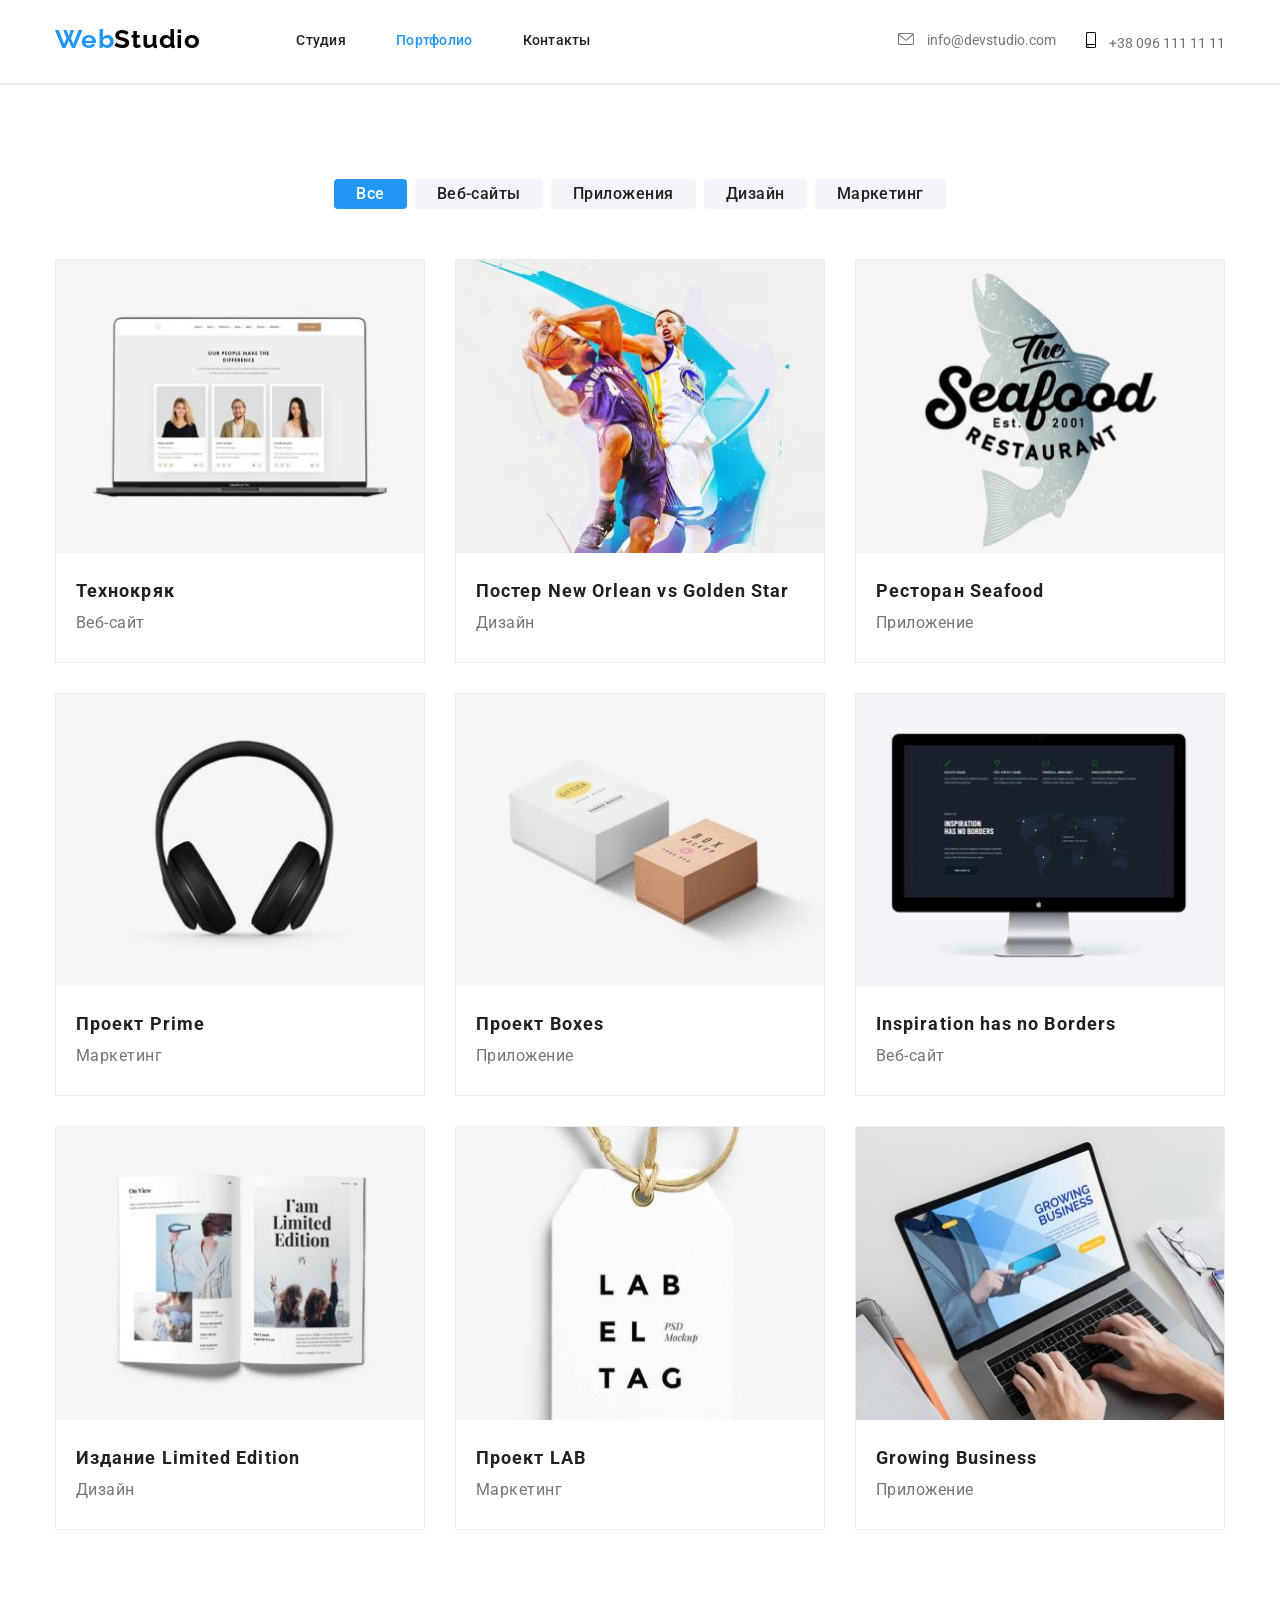
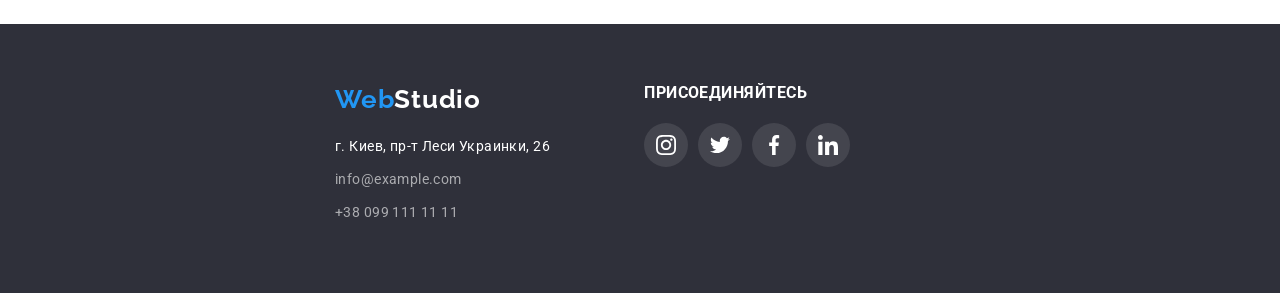
==== portfolio.html @ 905e194d "Add files via upload" ====
<!DOCTYPE html>
<html lang="ru">
  <head>
    <meta charset="UTF-8" />
    <meta http-equiv="X-UA-Compatible" content="IE=edge" />
    <meta name="viewport" content="width=device-width, initial-scale=1.0" />
    <link
      href="https://fonts.googleapis.com/css2?family=Raleway:wght@700&family=Roboto:wght@400;500;700;900&display=swap"
      rel="stylesheet"
    />
    <title>Портфолио</title>
    <link rel="stylesheet" href="./css/modern-normalize.css" />
    <link rel="stylesheet" href="./css/styles.css" />
  </head>
  <body>
    <!-- ------------------ Лого + меню ---------------------------------------- -->

    <header class="header container">
      <a href="#" class="logo">Web<span>Studio</span></a>
      <nav class="nav">
        <ul class="menu">
          <li class="menu-item">
            <a href="./index.html">Студия</a>
          </li>
          <li class="menu-item">
            <a class="current" href="#">Портфолио</a>
          </li>
          <li class="menu-item">
            <a href="#">Контакты</a>
          </li>
        </ul>
      </nav>
      <ul class="contacts">
        <li class="e-mail">
          <a href="#" class="contacts-link">
            <svg class="email-link" height="12" width="16">
              <use href="./img/icons.svg#icon-envelope"></use>
            </svg>
            info@devstudio.com</a
          >
        </li>
        <li class="tel">
          <a href="#" class="contacts-link">
            <svg class="tel-link" height="16" width="10">
              <use href="./img/icons.svg#icon-smartphone"></use>
            </svg>
            +38 096 111 11 11</a
          >
        </li>
      </ul>
    </header>
    <main>
      <div class="line"></div>
      <!-- --------------------------- Фильтр ------------------------- -->
      <section class="sectoin">
        <div class="container">
          <h1 hidden>Our projects</h1>
          <ul class="menu-btn">
            <li class="btn-item">
              <button type="button" class="btn current">Все</button>
            </li>
            <li class="btn-item">
              <button type="button" class="btn">Веб-сайты</button>
            </li>
            <li class="btn-item">
              <button type="button" class="btn">Приложения</button>
            </li>
            <li class="btn-item">
              <button type="button" class="btn">Дизайн</button>
            </li>
            <li class="btn-item">
              <button type="button" class="btn">Маркетинг</button>
            </li>
          </ul>

          <!-- --------------------------------- Проекты --------------------------------- -->
          <ul class="our-project">
            <li class="direction">
              <img src="./img/img.jpg" alt="Технокряк" />
              <div class="direction-name">
                <h2 class="name-block">Технокряк</h2>
                <p>Веб-сайт</p>
              </div>
            </li>
            <li class="direction">
              <img
                src="./img/img-1.jpg"
                width="370"
                height="294"
                alt="Постер New Orlean vs Golden Star"
              />
              <div class="direction-name">
                <h2 class="name-block">Постер New Orlean vs Golden Star</h2>
                <p>Дизайн</p>
              </div>
            </li>
            <li class="direction">
              <img
                src="./img/img-2.jpg"
                width="370"
                height="294"
                alt="Ресторан Seafood"
              />
              <div class="direction-name">
                <h2 class="name-block">Ресторан Seafood</h2>
                <p>Приложение</p>
              </div>
            </li>
            <li class="direction">
              <img
                src="./img/img-3.jpg"
                width="370"
                height="294"
                alt="Проект Prime"
              />
              <div class="direction-name">
                <h2 class="name-block">Проект Prime</h2>
                <p>Маркетинг</p>
              </div>
            </li>
            <li class="direction">
              <img
                src="./img/img-4.jpg"
                width="370"
                height="294"
                alt="Проект Boxes"
              />
              <div class="direction-name">
                <h2 class="name-block">Проект Boxes</h2>
                <p>Приложение</p>
              </div>
            </li>
            <li class="direction">
              <img
                src="./img/img-5.jpg"
                width="370"
                height="294"
                alt="Inspiration has no Borders"
              />
              <div class="direction-name">
                <h2 class="name-block">Inspiration has no Borders</h2>
                <p>Веб-сайт</p>
              </div>
            </li>
            <li class="direction">
              <img
                src="./img/img-6.jpg"
                width="370"
                height="294"
                alt="Издание Limited Edition"
              />
              <div class="direction-name">
                <h2 class="name-block">Издание Limited Edition</h2>
                <p>Дизайн</p>
              </div>
            </li>
            <li class="direction">
              <img
                src="./img/img-7.jpg"
                width="370"
                height="294"
                alt="Проект LAB"
              />
              <div class="direction-name">
                <h2 class="name-block">Проект LAB</h2>
                <p>Маркетинг</p>
              </div>
            </li>
            <li class="direction">
              <img
                src="./img/img-8.jpg"
                width="370"
                height="294"
                alt="Growing Business"
              />
              <div class="direction-name">
                <h2 class="name-block">Growing Business</h2>
                <p>Приложение</p>
              </div>
            </li>
          </ul>
        </div>
      </section>
    </main>
    <!-- -------------------------------------- нижнее меню ----------------------------- -->
    <footer class="footer section">
      <div class="container footer-contacts-social">
        <div class="footer-block">
          <a href="#" class="logo bottom-logo"
            >Web<span class="logo-footer">Studio</span></a
          >
          <address class="our-contacts">
            <ul class="our-contacts-block">
              <li>
                <a href="#" class="address">г. Киев, пр-т Леси Украинки, 26</a>
              </li>
              <li>
                <a href="#" class="e-mail">info@example.com</a>
              </li>
              <li>
                <a href="#" class="tel">+38 099 111 11 11</a>
              </li>
            </ul>
          </address>
        </div>
        <div class="footer-social">
          <h3 class="footer-text">Присоединяйтесь</h3>
          <ul class="footer-sosial-general">
            <li class="footer-sosial-icons">
              <a href="" class="footer-soslial-link">
                <svg class="footer-social-link-icon">
                  <use href="./img/icons.svg#icon-instagram"></use>
                </svg>
              </a>
            </li>
            <li class="footer-sosial-icons">
              <a href="" class="footer-soslial-link">
                <svg class="footer-social-link-icon">
                  <use href="./img/icons.svg#icon-twitter"></use>
                </svg>
              </a>
            </li>
            <li class="footer-sosial-icons">
              <a href="" class="footer-soslial-link">
                <svg class="footer-social-link-icon">
                  <use href="./img/icons.svg#icon-facebook"></use>
                </svg>
              </a>
            </li>
            <li class="footer-sosial-icons">
              <a href="" class="footer-soslial-link">
                <svg class="footer-social-link-icon">
                  <use href="./img/icons.svg#icon-linkedin"></use>
                </svg>
              </a>
            </li>
          </ul>
        </div>
      </div>
    </footer>
  </body>
</html>
---- css/styles.css ----
:root {
    --primary-text-color: #212121;
    --title-text-color: #ffff;
    --accent-text-color: #2196f3;
    --header-text-color: #757575;
    --logo-text-color: black;
    --contact-text-color: rgba(255, 255, 255, 0.6);
    --backgriund-color: #f5f4fa;
    --border-button-color: rgba(0, 0, 0, 0.15);
    --backgriund-color-footer: #2f303a;
    --color-direction-border: #eeeeee;
    --color-line: #ececec;
    --color-icon: #afb1b8;
    --color-social-icon: #afb1b8;
    --color-backgriund-link: rgba(255, 255, 255, 0.1);
}
*,
*::before,
*::after {
    box-sizing: border-box;
}

* {
    margin: 0;
    padding: 0;
}

body {
    font-family: "Roboto", sans-serif;
    font-size: 14px;
}

h1,
h2 {
    color: var(--primary-text-color);
}

h1 {
    color: var(--primary-text-color);
}

h2 {
    font-family: Roboto;
    font-style: normal;
    font-weight: 900;
    line-height: 1.14;
    letter-spacing: 0.03em;
}

ul {
    list-style: none;
}

.header {
    color: var(--primary-text-color);
    display: flex;
    width: 1200px;
}

p {
    color: var(--header-text-color);
}
.container {
    width: 1200px;
    padding: 0 15px;
    margin: 0 auto;
}

.section {
    padding-bottom: 94px;
    padding-top: 94px;
}

/*                    Лого + меню                  */

.header {
    color: var(--primary-text-color);
    display: flex;
    justify-content: space-between;
}

.logo {
    font-family: "Raleway", sans-serif;
    font-weight: 700;
    color: var(--accent-text-color);
    text-decoration: none;
    font-style: normal;
    font-size: 26px;
    letter-spacing: 0.03em;
    font-style: normal;
    padding-top: 24px;
    padding-bottom: 25px;
    line-height: 1.2;
    margin-right: 93px;
}

span {
    color: var(--logo-text-color);
}

.nav {
    cursor: pointer;
    display: inline-block;
    margin-right: 305px;
}

.menu {
    display: flex;
}

.menu-item {
    margin-right: 50px;
}

.menu-item:last-child {
    margin-right: 0;
}

.menu li {
    padding-top: 32px;
    margin-right: 50px;
}

.menu a {
    color: var(--primary-text-color);
    font-weight: 500;
    text-align: right;
    height: 16px;
    text-decoration: none;
    font-style: normal;
    font-size: 14px;
    line-height: 1.14;
    letter-spacing: 0.02em;
}

.menu a:hover,
.menu a:active,
.menu a:focus {
    color: var(--accent-text-color);
}

.contacts {
    display: flex;
    text-align: center;
}

.contacts li {
    display: inline-block;
    padding-top: 32px;
    padding-bottom: 32px;
}

.tel-link {
    color: var(--primary-text-color);
}

.contacts li:not(:last-child) {
    margin-right: 30px;
}

.contacts a {
    text-decoration: none;
    color: var(--header-text-color);
    padding-bottom: 32px;
    padding-top: 32px;
}

.contacts a:hover,
.contacts a:active,
.contacts a:focus {
    color: var(--accent-text-color);
}

.contacts a:hover .email-link,
.contacts a:active .email-link,
.contacts a:focus .email-link {
    fill: var(--accent-text-color);
}

.contacts a:hover .tel-link,
.contacts a:active .tel-link,
.contacts a:focus .tel-link {
    fill: var(--accent-text-color);
}

.menu-item .current {
    color: var(--accent-text-color);
}

.email-link {
    fill: var(--header-text-color);
    margin-right: 10px;
}

.tel-link {
    color: var(--header-text-color);
    margin-right: 10px;
}

.line {
    width: auto;
    border: 1px solid var(--color-line);
}

/*                     filter                 */

.container {
    cursor: pointer;
}

.menu-btn {
    display: flex;
    margin-bottom: 50px;
    justify-content: center;
}

.menu-btn .btn-item:not(:last-child) {
    margin-right: 8px;
}

.btn {
    background: var(--backgriund-color);
    color: var(--primary-text-color);
    letter-spacing: 0.03em;
    font-weight: 500;
    padding: 6px 22px;
    border-radius: 4px;
    text-align: center;
    border: 0;
    font-size: 16px;
    line-height: 1.14;
}

.btn:active,
.btn:hover,
.btn:focus {
    color: var(--title-text-color);
    background: var(--accent-text-color);
    box-shadow: 0px 3px 1px rgba(0, 0, 0, 0.1), 0px 1px 2px rgba(0, 0, 0, 0.08), 0px 2px 2px rgba(0, 0, 0, 0.12);
    border-radius: 4px;
}

.menu-btn .btn.current {
    color: var(--title-text-color);
    background: var(--accent-text-color);
}
.sectoin {
    padding-top: 94px;
    padding-bottom: 94px;
}

/*                      Эффективные решения           */

.hero {
    width: 1600px;
    background: linear-gradient(rgba(53, 54, 64, 0.4), rgba(53, 54, 64, 0.4)), url(../img/general.jpg) no-repeat center;
    background-size: cover;
    top: 80px;
    padding-bottom: 200px;
    padding-top: 200px;
    margin: 0 auto;
    text-align: center;
}

.business {
    width: 696px;
    font-weight: 900;
    letter-spacing: 0.06em;
    text-align: center;
    text-transform: uppercase;
    line-height: 1.36;
    font-size: 44px;
    color: var(--title-text-color);
    text-align: center;
    margin: 0 auto;
}

/*                             О нас                       */

.about-block {
    width: 270px;
    margin-right: 30px;
    text-align: left;
}

.about-block:last-child {
    margin-right: 0;
}

.about-block h2 {
    text-transform: uppercase;
    font-weight: 700;
    line-height: 1.14;
    letter-spacing: 0.03em;
    font-size: 14px;
    margin-bottom: 10px;
}
.about-icon {
    width: 270px;
    height: 120px;
    background-color: var(--backgriund-color);
    margin-bottom: 30px;
    padding: 25px 100px;
}

.about-icon-link {
    position: absolute;
}

.btn-business {
    font-family: Roboto, sans-serif;
    background-color: var(--accent-text-color);
    text-align: center;
    padding: 10px 32px;
    left: 700px;
    letter-spacing: 0.06em;
    font-weight: 900;
    font-size: 16px;
    line-height: 1.88;
    color: var(--title-text-color);
    border-radius: 4px;
    box-shadow: 0px 4px 4px var(--border-button-color);
    border: none;
    cursor: pointer;
    margin-top: 30px;
}

.text {
    line-height: 1.7;
    letter-spacing: 0.03em;
    font-weight: 400;
    font-size: 14px;
}

.about {
    display: flex;
}

/*                    Чем мы занимаемся                 */

.prew {
    padding-top: 0;
}

.title-we-do {
    font-style: normal;
    font-weight: 700;
    font-size: 36px;
    line-height: 1.17;
    text-align: center;
    letter-spacing: 0.03em;
    text-transform: none;
    margin-bottom: 50px;
}

.we-do {
    display: flex;
}

.we-do-prew {
    margin-right: 30px;
    max-width: 100%;
    display: block;
}

.we-do-prew:last-child {
    margin-right: 0;
}

/*                       Команда              */

.team {
    background: var(--backgriund-color);
}

.text {
    font-style: normal;
    text-align-last: left;
}

/* ----------------------------------project--------------------------------------- */

.our-project {
    display: flex;
    flex-wrap: wrap;
    margin: -15px;
}

.direction {
    width: calc(100% / 3 - 30px);
    text-align: left;
    border: 1px solid var(--color-direction-border);
    margin: 15px;
}

.direction img {
    display: block;
    max-width: 100%;
    height: auto;
}

.direction-name {
    padding: 24px 20px;
}

.name-block {
    font-size: 18px;
    font-weight: 700;
    letter-spacing: 0.06em;
    font-style: normal;
    color: var(--primary-text-color);
    line-height: 1.5;
}

.direction p {
    color: var(--header-text-color);
    font-size: 16px;
    margin-top: 4px;
    letter-spacing: 0.03em;
    font-weight: 400;
    font-style: normal;
    line-height: 1.88;
}

.direction:hover {
    box-shadow: 0px 1px 1px rgba(0, 0, 0, 0.12), 0px 4px 4px rgba(0, 0, 0, 0.06), 1px 4px 6px rgba(0, 0, 0, 0.16);
}
/* --------------------------Команда ----------------------- */

.team {
    background-color: var(--backgriund-color);
}

.our-team {
    font-style: normal;
    font-weight: 700;
    font-size: 36px;
    line-height: 1.17;
    text-align: center;
    letter-spacing: 0.03em;
}

.team-block {
    display: flex;
    margin-top: 50px;
}

.employees img {
    margin-bottom: 30px;
    display: block;
    max-width: 100%;
    height: auto;
}
.employees {
    text-align: center;
    box-shadow: 0px 1px 3px rgba(0, 0, 0, 0.12), 0px 1px 1px rgba(0, 0, 0, 0.14), 0px 2px 1px rgba(0, 0, 0, 0.2);
    border-radius: 0px 0px 4px 4px;
    background-color: var(--title-text-color);
    max-width: 100%;
    margin-right: 30px;
    padding-bottom: 30px;
}

.employees:last-child {
    margin-right: 0;
}

.employees-name {
    font-weight: 500;
    font-size: 16px;
    line-height: 1.19;
    letter-spacing: 0.03em;
    margin-bottom: 10px;
}

.employees p {
    padding-top: 10px;
    font-weight: 400;
    font-size: 16px;
    line-height: 1.19;
    letter-spacing: 0.03em;
    margin-bottom: 16px;
}

.soсial-general {
    display: flex;
    margin-left: 32px;
}

.soсial-icons {
    width: 44px;
    height: 44px;
    border-radius: 50%;
    margin-right: 10px;
    fill: var(--color-social-icon);
}

.soсial-icons:last-child {
    margin-right: 0;
}

.soсial-link-icon {
    width: 20px;
    height: 20px;
    margin: auto;
    background-repeat: no-repeat;
    fill: var(--color-social-icon);
    transform: translateY(50%);
    display: inline-block;
}

.soсial-icons:hover,
.soсial-icons:focus {
    background-color: var(--accent-text-color);
}

.soсial-icons:hover .soсial-link-icon,
.soсial-icons:focus .soсial-link-icon {
    fill: var(--title-text-color);
}

/*                постоянные клиенты              */

.customer {
    margin: 0 auto;
    text-transform: uppercase;
    font-weight: 700;
    font-size: 36px;
    line-height: 1.67;
    text-align: center;
    letter-spacing: 0.03em;
}

.customer-list {
    display: flex;
    text-align: center;
    margin-right: -30px;
    margin-top: 50px;
}

.customer-icons {
    padding: 16px 32px;
    border: 1px solid var(--border-button-color);
    box-sizing: border-box;
    border-radius: 4px;
    margin-right: 30px;
}

.customer-icons:last-child {
    margin-right: 0;
}
.customer-link {
    width: 106px;
    height: 60px;
    text-align: center;
    fill: var(--color-social-icon);
}

.customer-icons:hover,
.customer-icons:active,
.customer-icons:focus {
    border: 1px solid var(--accent-text-color);
}

.customer-icons:hover .customer-link,
.customer-icons:active .customer-link,
.customer-icons:focus .customer-link {
    fill: var(--accent-text-color);
}

/* ----------------------------------------footer--------------------------------- */

.footer {
    background: var(--backgriund-color-footer);
    text-align-last: left;
    padding-top: 60px;
    padding-bottom: 60px;
}

.footer-contacts-social {
    display: flex;
    text-align: center;
    box-sizing: border-box;
    width: 50%;
    flex-wrap: nowrap;
    white-space: nowrap;
}

.bottom-logo {
    padding: 0;
}

.our-contacts {
    font-style: normal;
    margin-top: 20px;
    font-weight: 400;
    font-size: 14px;
    line-height: 1.7;
    letter-spacing: 0.03em;
}

.address {
    color: var(--title-text-color);
    text-decoration: none;
}

.logo-footer {
    color: var(--title-text-color);
    text-decoration: none;
}

.our-contacts-block li {
    margin-bottom: 9px;
}

.our-contacts-block li {
    margin-bottom: 9px;
}

.e-mail,
.tel {
    color: var(--contact-text-color);
    text-decoration: none;
}

.our-contacts-block a:active,
.our-contacts-block a:hover,
.our-contacts-block a:focus {
    color: var(--accent-text-color);
}

.footer-social {
    text-align: right;
}

.footer-social-link {
    width: 20px;
    height: 20px;
    fill: var(--title-text-color);
    text-align: center;
}

.footer-text {
    letter-spacing: 0.03em;
    text-transform: uppercase;
    font-weight: 700;
    font-style: 14px;
    margin-bottom: 20px;
    color: var(--title-text-color);
}

.footer-sosial-general {
    display: flex;
}

.footer-sosial-icons {
    width: 44px;
    height: 44px;
    margin-right: 10px;
    border-radius: 50%;
    background-color: var(--color-backgriund-link);
    fill: var(--backgriund-color-footer);
}

.footer-soslial-link {
    display: inline-block;
    padding: 12px;
}

.footer-social-link-icon {
    width: 20px;
    height: 20px;
    margin: auto;
    background-repeat: no-repeat;
    fill: var(--title-text-color);
}

.footer-sosial-icons:last-child {
    margin-right: 10px;
}

.footer-block {
    margin-right: 70px;
}

.footer-sosial-icons:focus,
.footer-sosial-icons:active,
.footer-sosial-icons:hover {
    background-color: var(--accent-text-color);
}
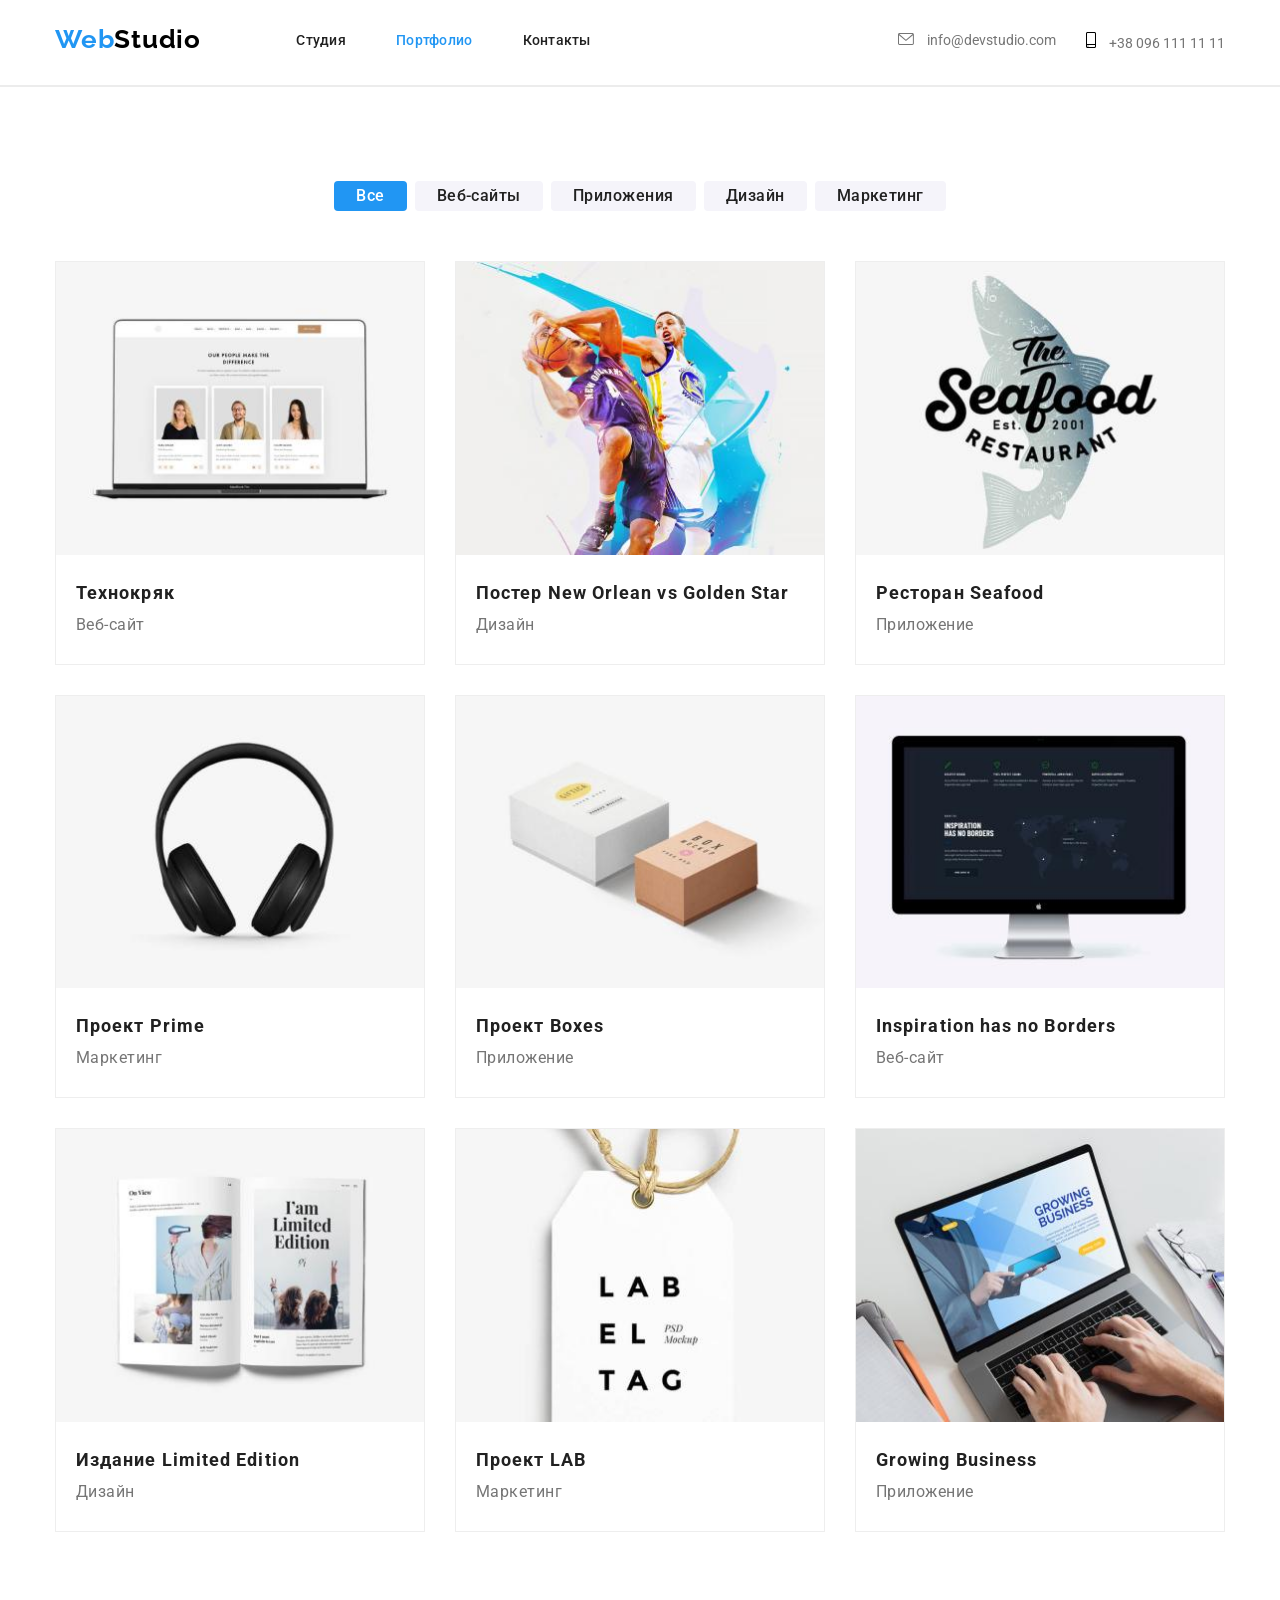
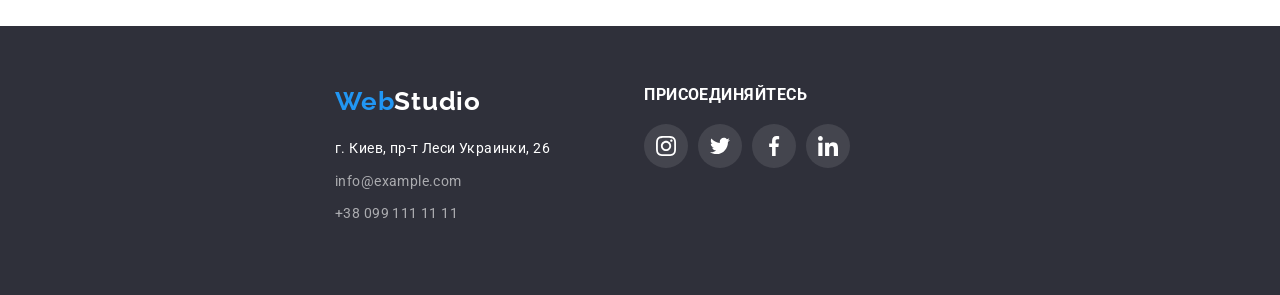
==== commit 01e5b946: "09112021 1939" ====
--- a/portfolio.html
+++ b/portfolio.html
@@ -238,5 +238,6 @@
         </div>
       </div>
     </footer>
+    <script src="./js/modal.js"></script>
   </body>
 </html>
--- a/css/styles.css
+++ b/css/styles.css
@@ -197,6 +197,22 @@
     margin-right: 10px;
 }
 
+.menu a::after {
+    content: "";
+    height: 3px;
+    background-color: var(--accent-text-color);
+    display: block;
+    margin-top: 33px;
+    opacity: 0;
+}
+
+.menu a:hover::after,
+.menu a:focus::after {
+    /* position: absolute; */
+    position: relative;
+    opacity: 1;
+}
+
 .line {
     width: auto;
     border: 1px solid var(--color-line);
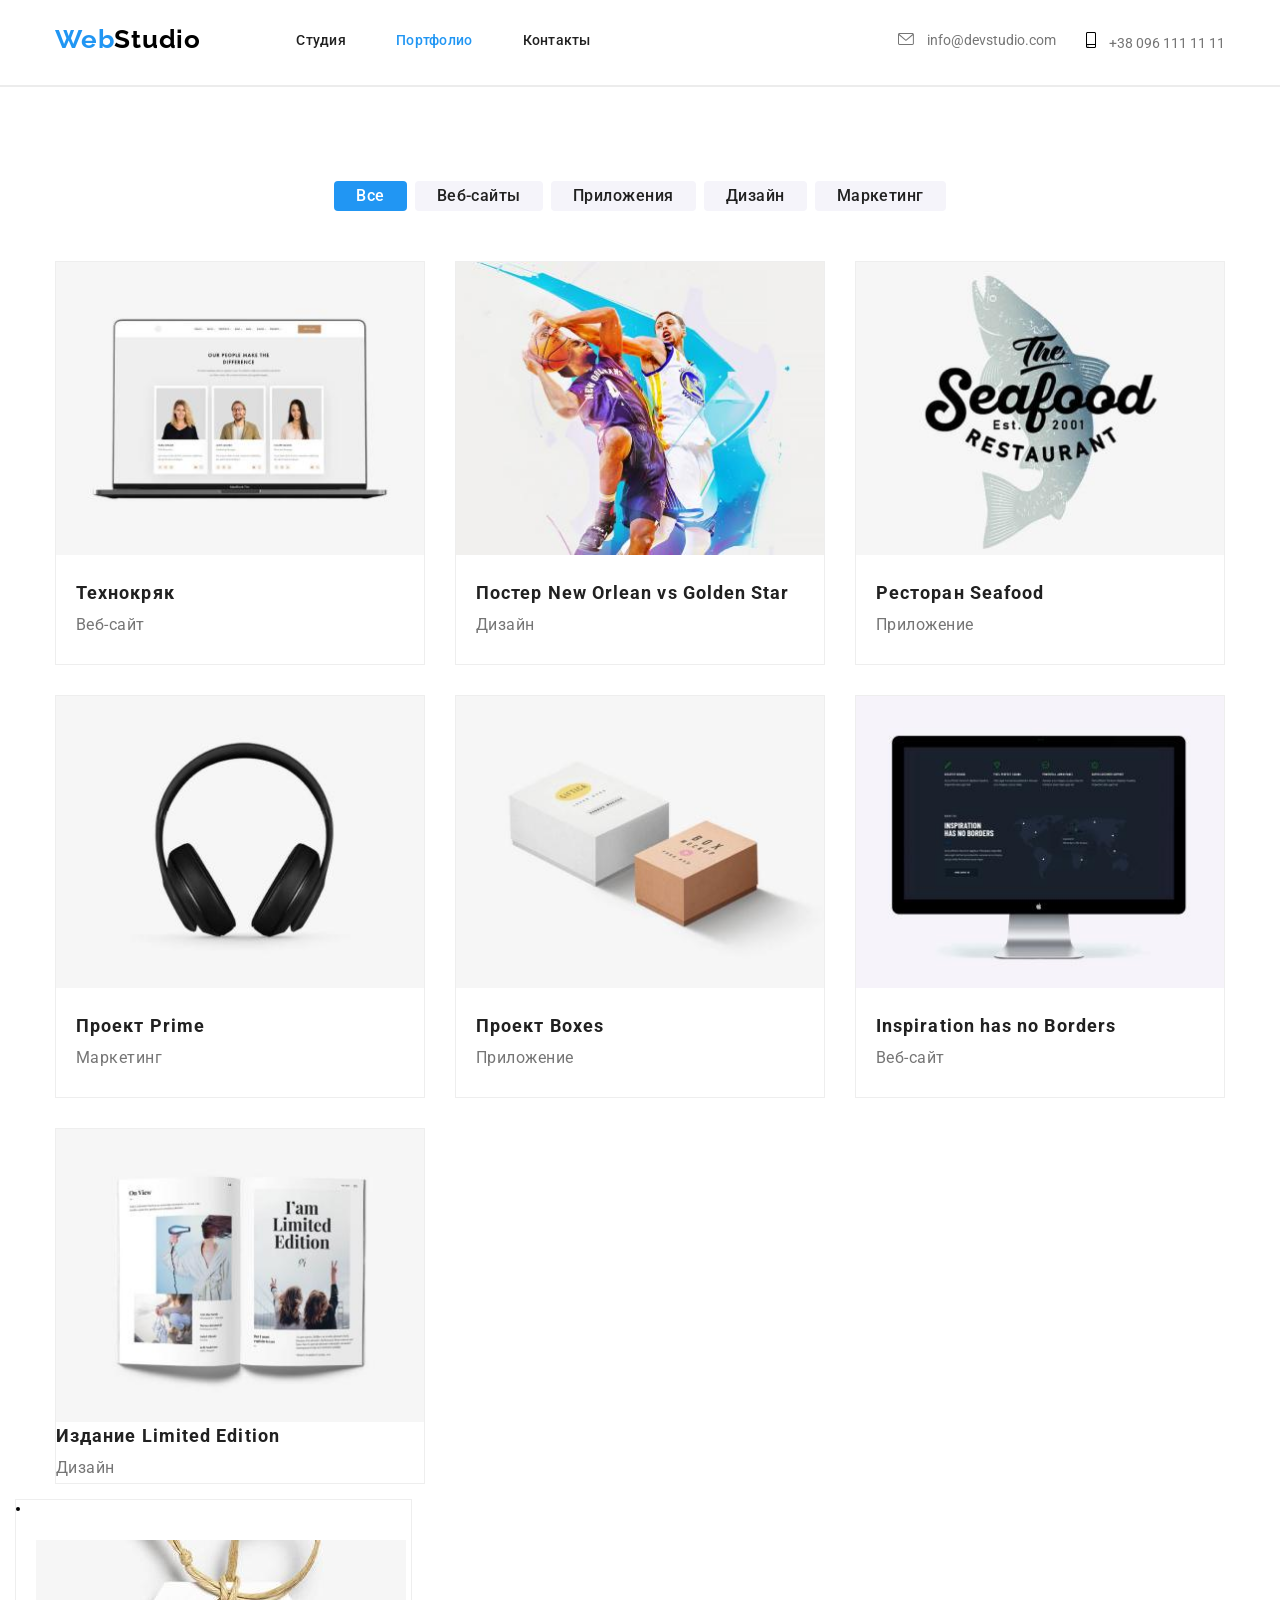
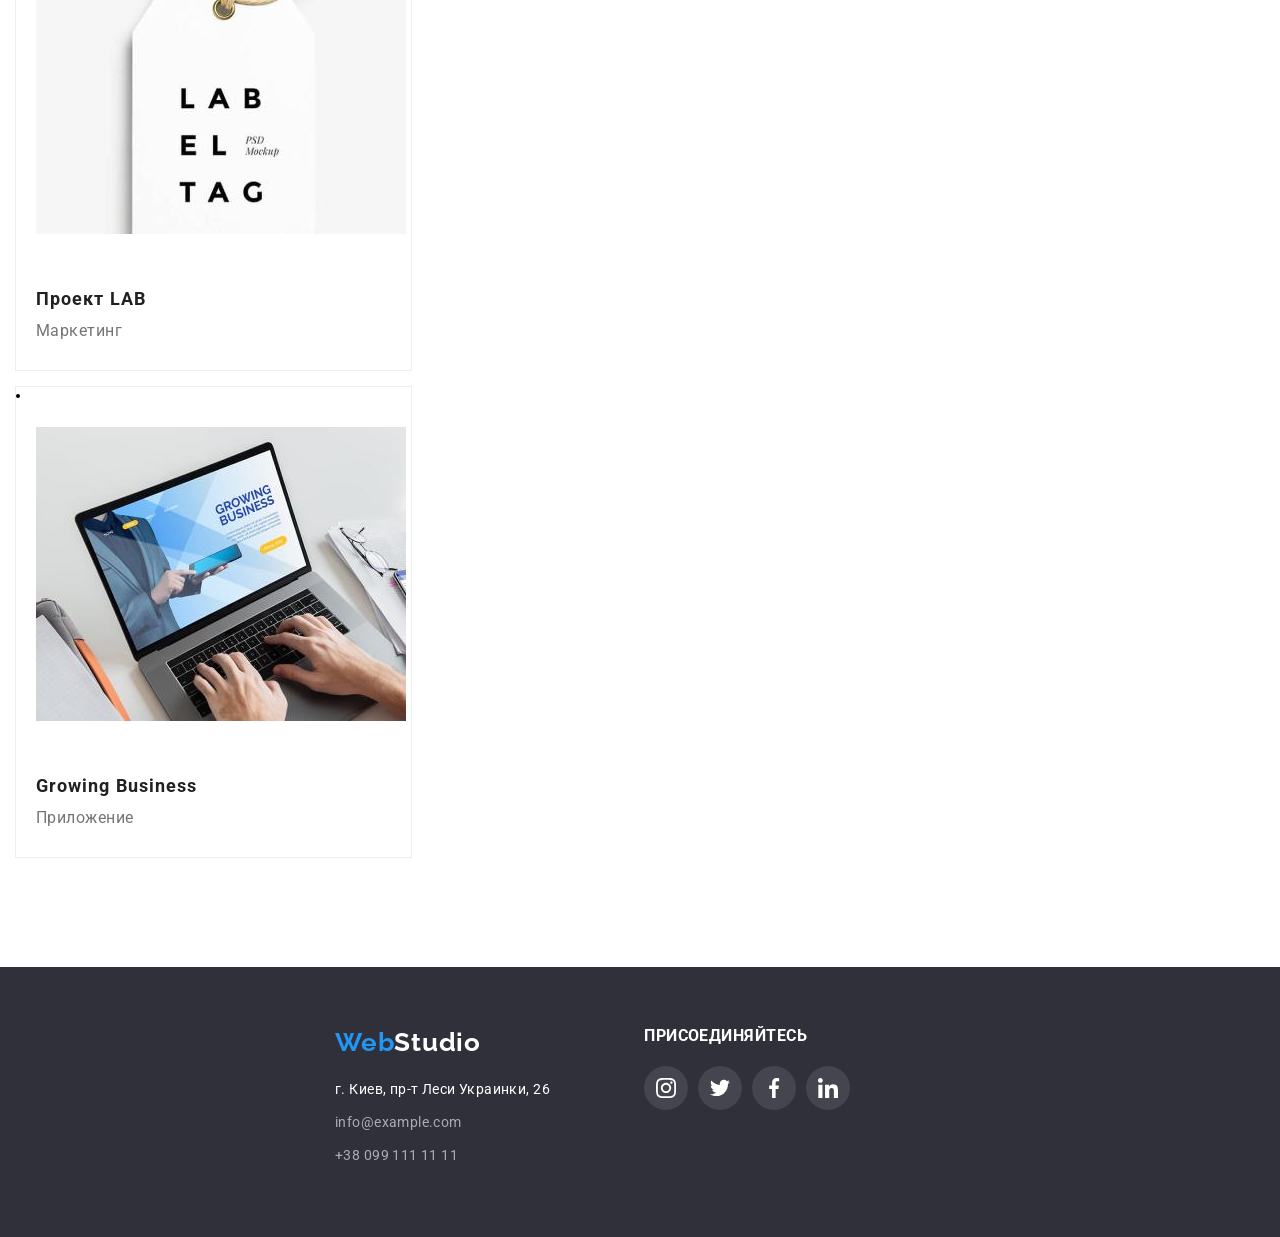
==== commit a3f62391: "2313" ====
--- a/portfolio.html
+++ b/portfolio.html
@@ -76,103 +76,153 @@
           <!-- --------------------------------- Проекты --------------------------------- -->
           <ul class="our-project">
             <li class="direction">
+              <div class="direction-title">
               <img src="./img/img.jpg" alt="Технокряк" />
+              <div class="direction-hover">
+              <p class="hover-text">Технокряк это современная площадка распространения 
+                коронавируса. Компании используют эту платформу для цифрового шпионажа 
+                и атак на защищённые сервера конкурентов.</p>
+                </div>
+              </div>
               <div class="direction-name">
                 <h2 class="name-block">Технокряк</h2>
                 <p>Веб-сайт</p>
               </div>
             </li>
             <li class="direction">
+              <div class="direction-title">
               <img
                 src="./img/img-1.jpg"
                 width="370"
                 height="294"
                 alt="Постер New Orlean vs Golden Star"
               />
+              <div class="direction-hover">
+                <p class="hover-text">Технокряк это современная площадка распространения 
+                коронавируса. Компании используют эту платформу для цифрового шпионажа 
+                и атак на защищённые сервера конкурентов.</p>
+                </div>
+              </div>
               <div class="direction-name">
                 <h2 class="name-block">Постер New Orlean vs Golden Star</h2>
                 <p>Дизайн</p>
               </div>
             </li>
             <li class="direction">
+              <div class="direction-title">
               <img
                 src="./img/img-2.jpg"
                 width="370"
                 height="294"
                 alt="Ресторан Seafood"
               />
+              <div class="direction-hover">              
+                <p class="hover-text">Технокряк это современная площадка распространения 
+                коронавируса. Компании используют эту платформу для цифрового шпионажа 
+                и атак на защищённые сервера конкурентов.</p>
+                </div>              
+              </div>
               <div class="direction-name">
                 <h2 class="name-block">Ресторан Seafood</h2>
                 <p>Приложение</p>
               </div>
             </li>
             <li class="direction">
+              <div class="direction-title">
               <img
                 src="./img/img-3.jpg"
                 width="370"
                 height="294"
                 alt="Проект Prime"
               />
+              <div class="direction-hover">              
+                <p class="hover-text">Технокряк это современная площадка распространения 
+                коронавируса. Компании используют эту платформу для цифрового шпионажа 
+                и атак на защищённые сервера конкурентов.</p>
+                </div>             
+              </div>
               <div class="direction-name">
                 <h2 class="name-block">Проект Prime</h2>
                 <p>Маркетинг</p>
               </div>
             </li>
             <li class="direction">
+              <div class="direction-title">
               <img
                 src="./img/img-4.jpg"
                 width="370"
                 height="294"
                 alt="Проект Boxes"
               />
+                <div class="direction-hover">              
+                <p class="hover-text">Технокряк это современная площадка распространения 
+                коронавируса. Компании используют эту платформу для цифрового шпионажа 
+                и атак на защищённые сервера конкурентов.</p>
+                </div> 
+              </div>
               <div class="direction-name">
                 <h2 class="name-block">Проект Boxes</h2>
                 <p>Приложение</p>
               </div>
             </li>
             <li class="direction">
+              <div class="direction-title">
               <img
                 src="./img/img-5.jpg"
                 width="370"
                 height="294"
                 alt="Inspiration has no Borders"
               />
+              <div class="direction-hover">              
+                <p class="hover-text">Технокряк это современная площадка распространения 
+                коронавируса. Компании используют эту платформу для цифрового шпионажа 
+                и атак на защищённые сервера конкурентов.</p>
+              </div>             
+            </div>
               <div class="direction-name">
                 <h2 class="name-block">Inspiration has no Borders</h2>
                 <p>Веб-сайт</p>
               </div>
             </li>
             <li class="direction">
+              <div class="direction-title">
               <img
                 src="./img/img-6.jpg"
                 width="370"
                 height="294"
                 alt="Издание Limited Edition"
               />
-              <div class="direction-name">
+              <div class="direction-hover">              
+                <p class="hover-text">Технокряк это современная площадка распространения 
+                коронавируса. Компании используют эту платформу для цифрового шпионажа 
+                и атак на защищённые сервера конкурентов.</p>
+              </div>            
+            </div>
                 <h2 class="name-block">Издание Limited Edition</h2>
                 <p>Дизайн</p>
               </div>
             </li>
             <li class="direction">
+              <div class="direction-name">
               <img
                 src="./img/img-7.jpg"
                 width="370"
                 height="294"
                 alt="Проект LAB"
-              />
+              /></div>
               <div class="direction-name">
                 <h2 class="name-block">Проект LAB</h2>
                 <p>Маркетинг</p>
               </div>
             </li>
             <li class="direction">
+              <div class="direction-name">
               <img
                 src="./img/img-8.jpg"
                 width="370"
                 height="294"
                 alt="Growing Business"
-              />
+              /></div>
               <div class="direction-name">
                 <h2 class="name-block">Growing Business</h2>
                 <p>Приложение</p>
--- a/css/styles.css
+++ b/css/styles.css
@@ -13,6 +13,8 @@
     --color-icon: #afb1b8;
     --color-social-icon: #afb1b8;
     --color-backgriund-link: rgba(255, 255, 255, 0.1);
+    --backgriund-color-wedo: rgba(47, 48, 58, 0.8);
+    --backgriund-color-hover: rgba(33, 150, 243, 0.9);
 }
 *,
 *::before,
@@ -375,12 +377,41 @@
 
 .we-do-prew {
     margin-right: 30px;
-    max-width: 100%;
+    /*  max-width: 100%; */
     display: block;
 }
 
+.prew-block {
+    width: 370px;
+    max-height: 100vh;
+}
 .we-do-prew:last-child {
     margin-right: 0;
+}
+
+.we-do-block {
+    display: block;
+    max-width: 100%;
+    height: 70px;
+    background: var(--backgriund-color-wedo);
+    position: relative;
+    bottom: 70px;
+    right: 0;
+    opacity: 0;
+}
+
+.block-text {
+    font-weight: 700;
+    font-size: 14px;
+    letter-spacing: 0.03em;
+    text-transform: uppercase;
+    color: var(--title-text-color);
+    line-height: 1.14;
+    transform: translate(25%, 150%);
+}
+
+.we-do-block:hover {
+    opacity: 2;
 }
 
 /*                       Команда              */
@@ -409,7 +440,7 @@
     margin: 15px;
 }
 
-.direction img {
+.direction-title img {
     display: block;
     max-width: 100%;
     height: auto;
@@ -417,6 +448,31 @@
 
 .direction-name {
     padding: 24px 20px;
+}
+
+.direction-hover {
+    display: inline-block;
+    width: 370px;
+    height: 294px;
+    background-color: var(--backgriund-color-hover);
+    top: 258px;
+    position: absolute;
+    opacity: 0;
+}
+
+.direction-hover:hover,
+.direction-hover:focus,
+.direction-hover:active {
+    opacity: 3;
+}
+
+.direction-hover p {
+    padding: 24px 63px;
+    font-weight: 400;
+    font-size: 18px;
+    line-height: 1.56;
+    letter-spacing: 0.03em;
+    color: var(--title-text-color);
 }
 
 .name-block {
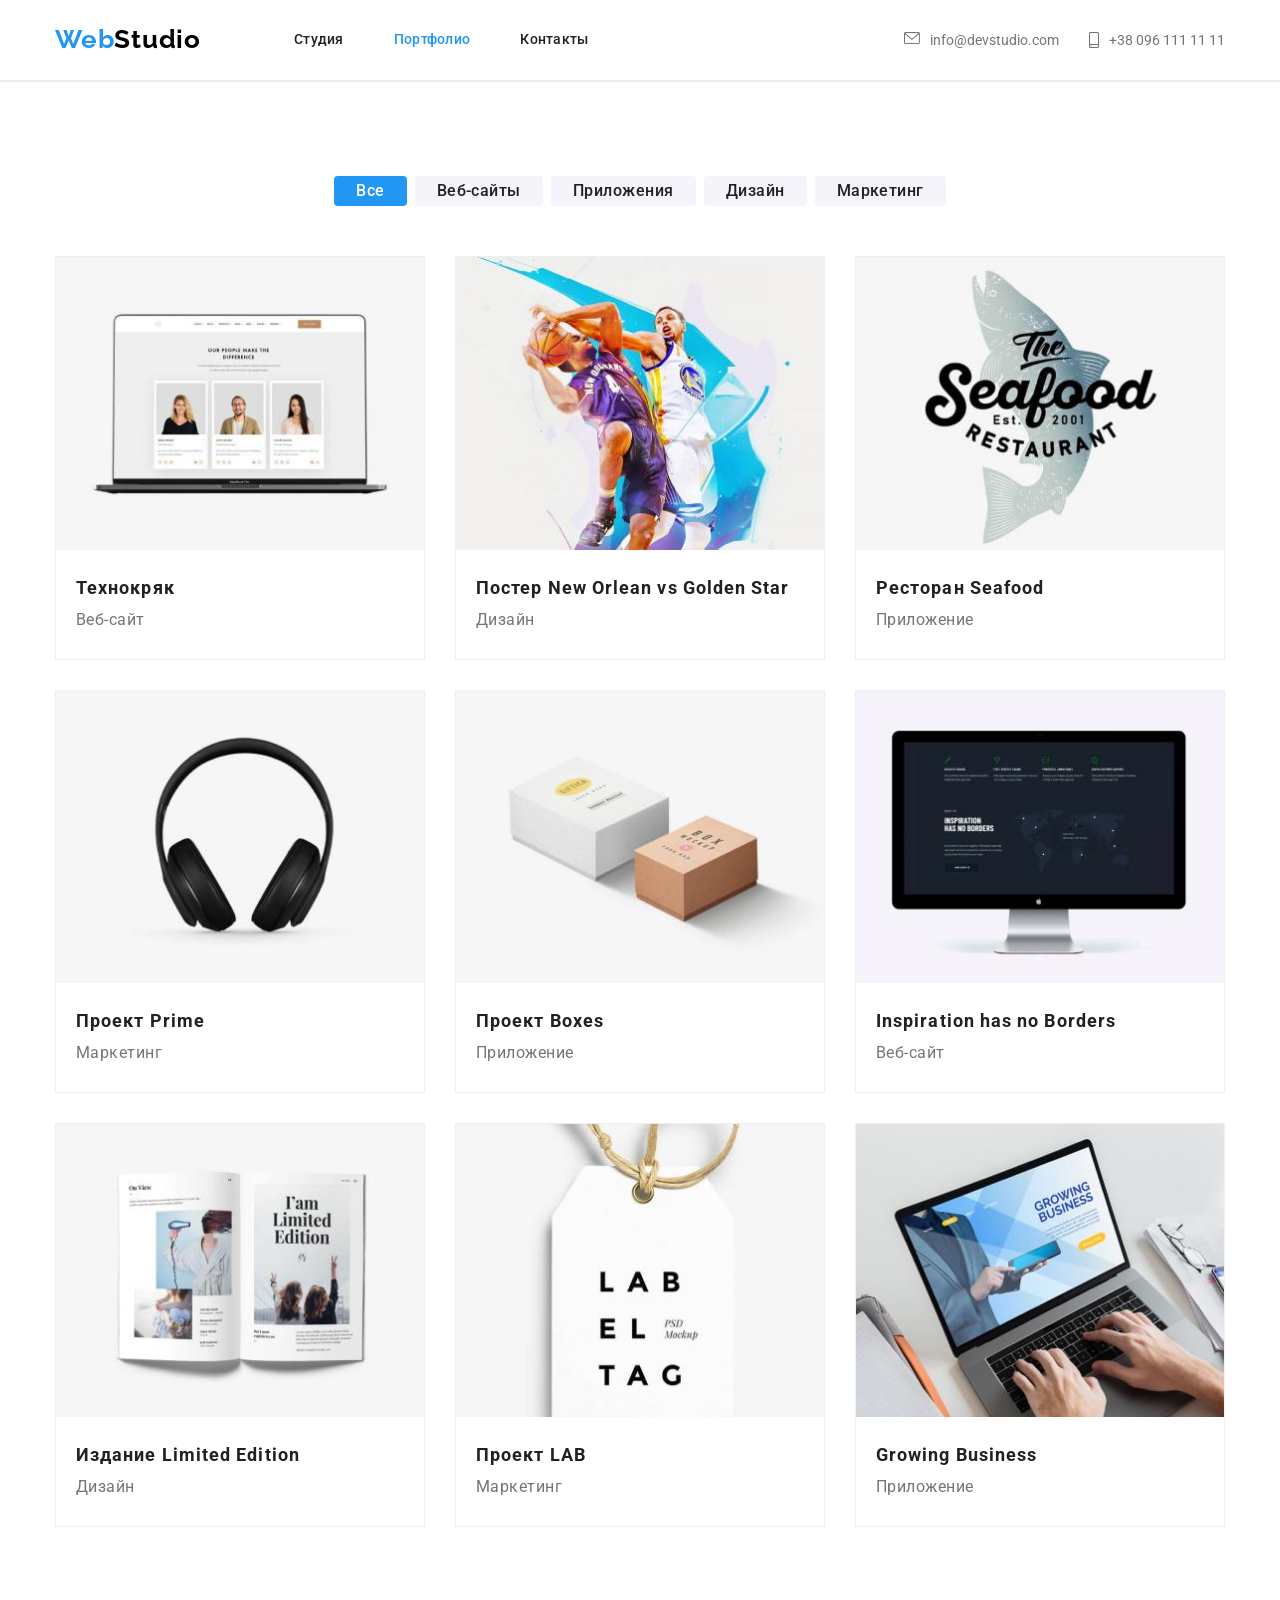
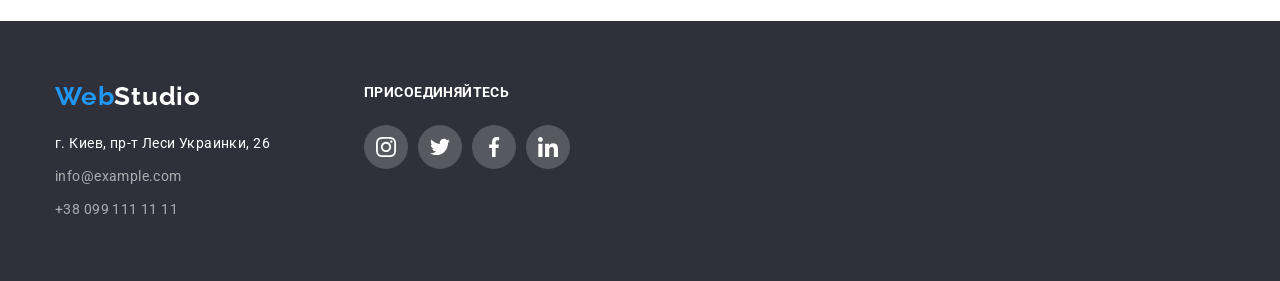
==== commit 831d279b: "2052" ====
--- a/portfolio.html
+++ b/portfolio.html
@@ -13,20 +13,20 @@
     <link rel="stylesheet" href="./css/styles.css" />
   </head>
   <body>
-    <!-- ------------------ Лого + меню ---------------------------------------- -->
+    <!--              Лого + меню                    -->
 
     <header class="header container">
       <a href="#" class="logo">Web<span>Studio</span></a>
       <nav class="nav">
         <ul class="menu">
           <li class="menu-item">
-            <a href="./index.html">Студия</a>
+            <a class="link-menu" href="./index.html">Студия</a>
           </li>
           <li class="menu-item">
-            <a class="current" href="#">Портфолио</a>
+            <a class="current link-menu" href="#">Портфолио</a>
           </li>
           <li class="menu-item">
-            <a href="#">Контакты</a>
+            <a class="link-menu" href="#">Контакты</a>
           </li>
         </ul>
       </nav>
@@ -51,7 +51,7 @@
     </header>
     <main>
       <div class="line"></div>
-      <!-- --------------------------- Фильтр ------------------------- -->
+      <!--                   Фильтр                 -->
       <section class="sectoin">
         <div class="container">
           <h1 hidden>Our projects</h1>
@@ -73,166 +73,133 @@
             </li>
           </ul>
 
-          <!-- --------------------------------- Проекты --------------------------------- -->
+          <!--                  Проекты            -->
           <ul class="our-project">
             <li class="direction">
-              <div class="direction-title">
-              <img src="./img/img.jpg" alt="Технокряк" />
-              <div class="direction-hover">
-              <p class="hover-text">Технокряк это современная площадка распространения 
-                коронавируса. Компании используют эту платформу для цифрового шпионажа 
-                и атак на защищённые сервера конкурентов.</p>
-                </div>
-              </div>
-              <div class="direction-name">
-                <h2 class="name-block">Технокряк</h2>
-                <p>Веб-сайт</p>
-              </div>
-            </li>
-            <li class="direction">
-              <div class="direction-title">
-              <img
-                src="./img/img-1.jpg"
-                width="370"
-                height="294"
-                alt="Постер New Orlean vs Golden Star"
-              />
-              <div class="direction-hover">
-                <p class="hover-text">Технокряк это современная площадка распространения 
-                коронавируса. Компании используют эту платформу для цифрового шпионажа 
-                и атак на защищённые сервера конкурентов.</p>
-                </div>
-              </div>
-              <div class="direction-name">
-                <h2 class="name-block">Постер New Orlean vs Golden Star</h2>
-                <p>Дизайн</p>
-              </div>
-            </li>
-            <li class="direction">
-              <div class="direction-title">
-              <img
-                src="./img/img-2.jpg"
-                width="370"
-                height="294"
-                alt="Ресторан Seafood"
-              />
-              <div class="direction-hover">              
-                <p class="hover-text">Технокряк это современная площадка распространения 
-                коронавируса. Компании используют эту платформу для цифрового шпионажа 
-                и атак на защищённые сервера конкурентов.</p>
-                </div>              
-              </div>
-              <div class="direction-name">
-                <h2 class="name-block">Ресторан Seafood</h2>
-                <p>Приложение</p>
-              </div>
-            </li>
-            <li class="direction">
-              <div class="direction-title">
-              <img
-                src="./img/img-3.jpg"
-                width="370"
-                height="294"
-                alt="Проект Prime"
-              />
-              <div class="direction-hover">              
-                <p class="hover-text">Технокряк это современная площадка распространения 
-                коронавируса. Компании используют эту платформу для цифрового шпионажа 
-                и атак на защищённые сервера конкурентов.</p>
-                </div>             
-              </div>
-              <div class="direction-name">
-                <h2 class="name-block">Проект Prime</h2>
-                <p>Маркетинг</p>
-              </div>
-            </li>
-            <li class="direction">
-              <div class="direction-title">
-              <img
-                src="./img/img-4.jpg"
-                width="370"
-                height="294"
-                alt="Проект Boxes"
-              />
-                <div class="direction-hover">              
-                <p class="hover-text">Технокряк это современная площадка распространения 
-                коронавируса. Компании используют эту платформу для цифрового шпионажа 
-                и атак на защищённые сервера конкурентов.</p>
-                </div> 
-              </div>
-              <div class="direction-name">
-                <h2 class="name-block">Проект Boxes</h2>
-                <p>Приложение</p>
-              </div>
-            </li>
-            <li class="direction">
-              <div class="direction-title">
+              <a href="#" class="direction-link">
+                <img src="./img/img.jpg" alt="Технокряк" />
+                <div class="direction-name">
+                  <h2 class="name-block">Технокряк</h2>
+                  <p>Веб-сайт</p>
+                </div></a
+              >
+            </li>
+            <li class="direction">
+              <a href="#" class="direction-link">
+                <img
+                  src="./img/img-1.jpg"
+                  width="370"
+                  height="294"
+                  alt="Постер New Orlean vs Golden Star"
+                />
+                <div class="direction-name">
+                  <h2 class="name-block">Постер New Orlean vs Golden Star</h2>
+                  <p>Дизайн</p>
+                </div>
+              </a>
+            </li>
+            <li class="direction">
+              <a href="#" class="direction-link">
+                <img
+                  src="./img/img-2.jpg"
+                  width="370"
+                  height="294"
+                  alt="Ресторан Seafood"
+                />
+                <div class="direction-name">
+                  <h2 class="name-block">Ресторан Seafood</h2>
+                  <p>Приложение</p>
+                </div>
+              </a>
+            </li>
+            <li class="direction">
+              <a href="#" class="direction-link">
+                <img
+                  src="./img/img-3.jpg"
+                  width="370"
+                  height="294"
+                  alt="Проект Prime"
+                />
+                <div class="direction-name">
+                  <h2 class="name-block">Проект Prime</h2>
+                  <p>Маркетинг</p>
+                </div>
+              </a>
+            </li>
+            <li class="direction">
+              <a href="#" class="direction-link">
+                <img
+                  src="./img/img-4.jpg"
+                  width="370"
+                  height="294"
+                  alt="Проект Boxes"
+                />
+                <div class="direction-name">
+                  <h2 class="name-block">Проект Boxes</h2>
+                  <p>Приложение</p>
+                </div>
+              </a>
+            </li>
+            <li class="direction">
+              <a href="#" class="direction-link">
               <img
                 src="./img/img-5.jpg"
                 width="370"
                 height="294"
                 alt="Inspiration has no Borders"
               />
-              <div class="direction-hover">              
-                <p class="hover-text">Технокряк это современная площадка распространения 
-                коронавируса. Компании используют эту платформу для цифрового шпионажа 
-                и атак на защищённые сервера конкурентов.</p>
-              </div>             
-            </div>
               <div class="direction-name">
                 <h2 class="name-block">Inspiration has no Borders</h2>
                 <p>Веб-сайт</p>
               </div>
             </li>
             <li class="direction">
-              <div class="direction-title">
-              <img
-                src="./img/img-6.jpg"
-                width="370"
-                height="294"
-                alt="Издание Limited Edition"
-              />
-              <div class="direction-hover">              
-                <p class="hover-text">Технокряк это современная площадка распространения 
-                коронавируса. Компании используют эту платформу для цифрового шпионажа 
-                и атак на защищённые сервера конкурентов.</p>
-              </div>            
-            </div>
-                <h2 class="name-block">Издание Limited Edition</h2>
-                <p>Дизайн</p>
-              </div>
-            </li>
-            <li class="direction">
-              <div class="direction-name">
-              <img
-                src="./img/img-7.jpg"
-                width="370"
-                height="294"
-                alt="Проект LAB"
-              /></div>
-              <div class="direction-name">
-                <h2 class="name-block">Проект LAB</h2>
-                <p>Маркетинг</p>
-              </div>
-            </li>
-            <li class="direction">
-              <div class="direction-name">
-              <img
-                src="./img/img-8.jpg"
-                width="370"
-                height="294"
-                alt="Growing Business"
-              /></div>
-              <div class="direction-name">
-                <h2 class="name-block">Growing Business</h2>
-                <p>Приложение</p>
-              </div>
+              <a href="#" class="direction-link">
+                <img
+                  src="./img/img-6.jpg"
+                  width="370"
+                  height="294"
+                  alt="Издание Limited Edition"
+                />
+                <div class="direction-name">
+                  <h2 class="name-block">Издание Limited Edition</h2>
+                  <p>Дизайн</p>
+                </div></a
+              >
+            </li>
+            <li class="direction">
+              <a href="#" class="direction-link">
+                <img
+                  src="./img/img-7.jpg"
+                  width="370"
+                  height="294"
+                  alt="Проект LAB"
+                />
+                <div class="direction-name">
+                  <h2 class="name-block">Проект LAB</h2>
+                  <p>Маркетинг</p>
+                </div></a
+              >
+            </li>
+            <li class="direction">
+              <a href="#" class="direction-link">
+                <img
+                  src="./img/img-8.jpg"
+                  width="370"
+                  height="294"
+                  alt="Growing Business"
+                />
+                <div class="direction-name">
+                  <h2 class="name-block">Growing Business</h2>
+                  <p>Приложение</p>
+                </div></a
+              >
             </li>
           </ul>
         </div>
       </section>
     </main>
-    <!-- -------------------------------------- нижнее меню ----------------------------- -->
+    <!--                  нижнее меню                 -->
     <footer class="footer section">
       <div class="container footer-contacts-social">
         <div class="footer-block">
@@ -288,6 +255,5 @@
         </div>
       </div>
     </footer>
-    <script src="./js/modal.js"></script>
   </body>
 </html>
--- a/css/styles.css
+++ b/css/styles.css
@@ -13,8 +13,6 @@
     --color-icon: #afb1b8;
     --color-social-icon: #afb1b8;
     --color-backgriund-link: rgba(255, 255, 255, 0.1);
-    --backgriund-color-wedo: rgba(47, 48, 58, 0.8);
-    --backgriund-color-hover: rgba(33, 150, 243, 0.9);
 }
 *,
 *::before,
@@ -42,7 +40,7 @@
 }
 
 h2 {
-    font-family: Roboto;
+    font-family: "Roboto", sans-serif;
     font-style: normal;
     font-weight: 900;
     line-height: 1.14;
@@ -89,7 +87,6 @@
     font-style: normal;
     font-size: 26px;
     letter-spacing: 0.03em;
-    font-style: normal;
     padding-top: 24px;
     padding-bottom: 25px;
     line-height: 1.2;
@@ -103,7 +100,7 @@
 .nav {
     cursor: pointer;
     display: inline-block;
-    margin-right: 305px;
+    margin-right: auto;
 }
 
 .menu {
@@ -118,12 +115,7 @@
     margin-right: 0;
 }
 
-.menu li {
-    padding-top: 32px;
-    margin-right: 50px;
-}
-
-.menu a {
+.menu .link-menu {
     color: var(--primary-text-color);
     font-weight: 500;
     text-align: right;
@@ -133,6 +125,8 @@
     font-size: 14px;
     line-height: 1.14;
     letter-spacing: 0.02em;
+    display: flex;
+    padding: 32px 0;
 }
 
 .menu a:hover,
@@ -143,13 +137,7 @@
 
 .contacts {
     display: flex;
-    text-align: center;
-}
-
-.contacts li {
-    display: inline-block;
-    padding-top: 32px;
-    padding-bottom: 32px;
+    align-items: flex-end;
 }
 
 .tel-link {
@@ -160,11 +148,12 @@
     margin-right: 30px;
 }
 
-.contacts a {
+.contacts .contacts-link {
     text-decoration: none;
     color: var(--header-text-color);
-    padding-bottom: 32px;
-    padding-top: 32px;
+    padding: 32px 0;
+    display: flex;
+    text-align: center;
 }
 
 .contacts a:hover,
@@ -192,27 +181,13 @@
 .email-link {
     fill: var(--header-text-color);
     margin-right: 10px;
+    text-align: end;
 }
 
 .tel-link {
     color: var(--header-text-color);
     margin-right: 10px;
-}
-
-.menu a::after {
-    content: "";
-    height: 3px;
-    background-color: var(--accent-text-color);
-    display: block;
-    margin-top: 33px;
-    opacity: 0;
-}
-
-.menu a:hover::after,
-.menu a:focus::after {
-    /* position: absolute; */
-    position: relative;
-    opacity: 1;
+    fill: var(--header-text-color);
 }
 
 .line {
@@ -282,6 +257,7 @@
 
 .business {
     width: 696px;
+    font-family: "Roboto", sans-serif;
     font-weight: 900;
     letter-spacing: 0.06em;
     text-align: center;
@@ -312,13 +288,17 @@
     letter-spacing: 0.03em;
     font-size: 14px;
     margin-bottom: 10px;
-}
+    color: var(--primary-text-color);
+}
+
 .about-icon {
+    display: flex;
     width: 270px;
     height: 120px;
     background-color: var(--backgriund-color);
     margin-bottom: 30px;
-    padding: 25px 100px;
+    justify-content: center;
+    align-items: center;
 }
 
 .about-icon-link {
@@ -326,7 +306,7 @@
 }
 
 .btn-business {
-    font-family: Roboto, sans-serif;
+    font-family: "Roboto", sans-serif;
     background-color: var(--accent-text-color);
     text-align: center;
     padding: 10px 32px;
@@ -377,41 +357,16 @@
 
 .we-do-prew {
     margin-right: 30px;
-    /*  max-width: 100%; */
+    max-width: 100%;
     display: block;
 }
 
-.prew-block {
-    width: 370px;
-    max-height: 100vh;
-}
 .we-do-prew:last-child {
     margin-right: 0;
 }
 
-.we-do-block {
+.we-do-prew img {
     display: block;
-    max-width: 100%;
-    height: 70px;
-    background: var(--backgriund-color-wedo);
-    position: relative;
-    bottom: 70px;
-    right: 0;
-    opacity: 0;
-}
-
-.block-text {
-    font-weight: 700;
-    font-size: 14px;
-    letter-spacing: 0.03em;
-    text-transform: uppercase;
-    color: var(--title-text-color);
-    line-height: 1.14;
-    transform: translate(25%, 150%);
-}
-
-.we-do-block:hover {
-    opacity: 2;
 }
 
 /*                       Команда              */
@@ -440,39 +395,19 @@
     margin: 15px;
 }
 
-.direction-title img {
+.direction img {
     display: block;
     max-width: 100%;
     height: auto;
 }
 
+.direction-link {
+    display: block;
+    text-decoration: none;
+}
+
 .direction-name {
     padding: 24px 20px;
-}
-
-.direction-hover {
-    display: inline-block;
-    width: 370px;
-    height: 294px;
-    background-color: var(--backgriund-color-hover);
-    top: 258px;
-    position: absolute;
-    opacity: 0;
-}
-
-.direction-hover:hover,
-.direction-hover:focus,
-.direction-hover:active {
-    opacity: 3;
-}
-
-.direction-hover p {
-    padding: 24px 63px;
-    font-weight: 400;
-    font-size: 18px;
-    line-height: 1.56;
-    letter-spacing: 0.03em;
-    color: var(--title-text-color);
 }
 
 .name-block {
@@ -494,7 +429,9 @@
     line-height: 1.88;
 }
 
-.direction:hover {
+.direction:hover,
+.direction:focus,
+.direction:active {
     box-shadow: 0px 1px 1px rgba(0, 0, 0, 0.12), 0px 4px 4px rgba(0, 0, 0, 0.06), 1px 4px 6px rgba(0, 0, 0, 0.16);
 }
 /* --------------------------Команда ----------------------- */
@@ -518,7 +455,6 @@
 }
 
 .employees img {
-    margin-bottom: 30px;
     display: block;
     max-width: 100%;
     height: auto;
@@ -530,11 +466,14 @@
     background-color: var(--title-text-color);
     max-width: 100%;
     margin-right: 30px;
-    padding-bottom: 30px;
 }
 
 .employees:last-child {
     margin-right: 0;
+}
+
+.team-cards {
+    padding: 30px 32px;
 }
 
 .employees-name {
@@ -546,7 +485,6 @@
 }
 
 .employees p {
-    padding-top: 10px;
     font-weight: 400;
     font-size: 16px;
     line-height: 1.19;
@@ -556,38 +494,52 @@
 
 .soсial-general {
     display: flex;
-    margin-left: 32px;
 }
 
 .soсial-icons {
     width: 44px;
     height: 44px;
+    margin-right: 10px;
     border-radius: 50%;
-    margin-right: 10px;
-    fill: var(--color-social-icon);
 }
 
 .soсial-icons:last-child {
     margin-right: 0;
+}
+
+.soсial-icons .soсial-link {
+    width: 100%;
+    height: 100%;
+    border-radius: 50%;
+    fill: var(--color-social-icon);
+    display: flex;
+    align-items: center;
+    justify-content: center;
 }
 
 .soсial-link-icon {
     width: 20px;
     height: 20px;
     margin: auto;
-    background-repeat: no-repeat;
     fill: var(--color-social-icon);
-    transform: translateY(50%);
-    display: inline-block;
 }
 
 .soсial-icons:hover,
-.soсial-icons:focus {
+.soсial-icons:focus,
+.soсial-icons:active {
     background-color: var(--accent-text-color);
 }
 
 .soсial-icons:hover .soсial-link-icon,
-.soсial-icons:focus .soсial-link-icon {
+.soсial-icons:focus .soсial-link-icon,
+.soсial-icons:active .social-link-icon {
+    fill: var(--title-text-color);
+}
+
+.soсial-icons a:focus {
+    background-color: var(--accent-text-color);
+}
+.soсial-icons a:focus svg {
     fill: var(--title-text-color);
 }
 
@@ -595,36 +547,33 @@
 
 .customer {
     margin: 0 auto;
-    text-transform: uppercase;
     font-weight: 700;
     font-size: 36px;
     line-height: 1.67;
     text-align: center;
     letter-spacing: 0.03em;
+    margin-bottom: 50px;
 }
 
 .customer-list {
     display: flex;
     text-align: center;
     margin-right: -30px;
-    margin-top: 50px;
 }
 
 .customer-icons {
-    padding: 16px 32px;
-    border: 1px solid var(--border-button-color);
-    box-sizing: border-box;
-    border-radius: 4px;
     margin-right: 30px;
 }
 
 .customer-icons:last-child {
     margin-right: 0;
 }
+
 .customer-link {
-    width: 106px;
-    height: 60px;
-    text-align: center;
+    border: 1px solid var(--border-button-color);
+    padding: 16px 32px;
+    display: block;
+    border-radius: 4px;
     fill: var(--color-social-icon);
 }
 
@@ -640,22 +589,24 @@
     fill: var(--accent-text-color);
 }
 
+.customer-icons a:focus {
+    border: 1px solid var(--accent-text-color);
+}
+
+.customer-icons a:focus svg {
+    fill: var(--accent-text-color);
+}
 /* ----------------------------------------footer--------------------------------- */
 
 .footer {
     background: var(--backgriund-color-footer);
-    text-align-last: left;
+    text-align: left;
     padding-top: 60px;
     padding-bottom: 60px;
 }
 
 .footer-contacts-social {
     display: flex;
-    text-align: center;
-    box-sizing: border-box;
-    width: 50%;
-    flex-wrap: nowrap;
-    white-space: nowrap;
 }
 
 .bottom-logo {
@@ -685,8 +636,8 @@
     margin-bottom: 9px;
 }
 
-.our-contacts-block li {
-    margin-bottom: 9px;
+.our-contacts-block li:last-child {
+    margin-bottom: 0;
 }
 
 .e-mail,
@@ -716,9 +667,11 @@
     letter-spacing: 0.03em;
     text-transform: uppercase;
     font-weight: 700;
-    font-style: 14px;
+    font-size: 14px;
     margin-bottom: 20px;
     color: var(--title-text-color);
+    text-align: left;
+    line-height: 1.71;
 }
 
 .footer-sosial-general {
@@ -735,8 +688,15 @@
 }
 
 .footer-soslial-link {
-    display: inline-block;
-    padding: 12px;
+    display: flex;
+    align-items: center;
+    justify-content: center;
+    width: 100%;
+    height: 100%;
+    position: relative;
+    border-radius: 50%;
+    background-color: var(--color-backgriund-link);
+    fill: var(--backgriund-color-footer);
 }
 
 .footer-social-link-icon {
@@ -760,3 +720,8 @@
 .footer-sosial-icons:hover {
     background-color: var(--accent-text-color);
 }
+
+.footer-sosial-icons a:focus {
+    background-color: var(--accent-text-color);
+    border-radius: 50%;
+}
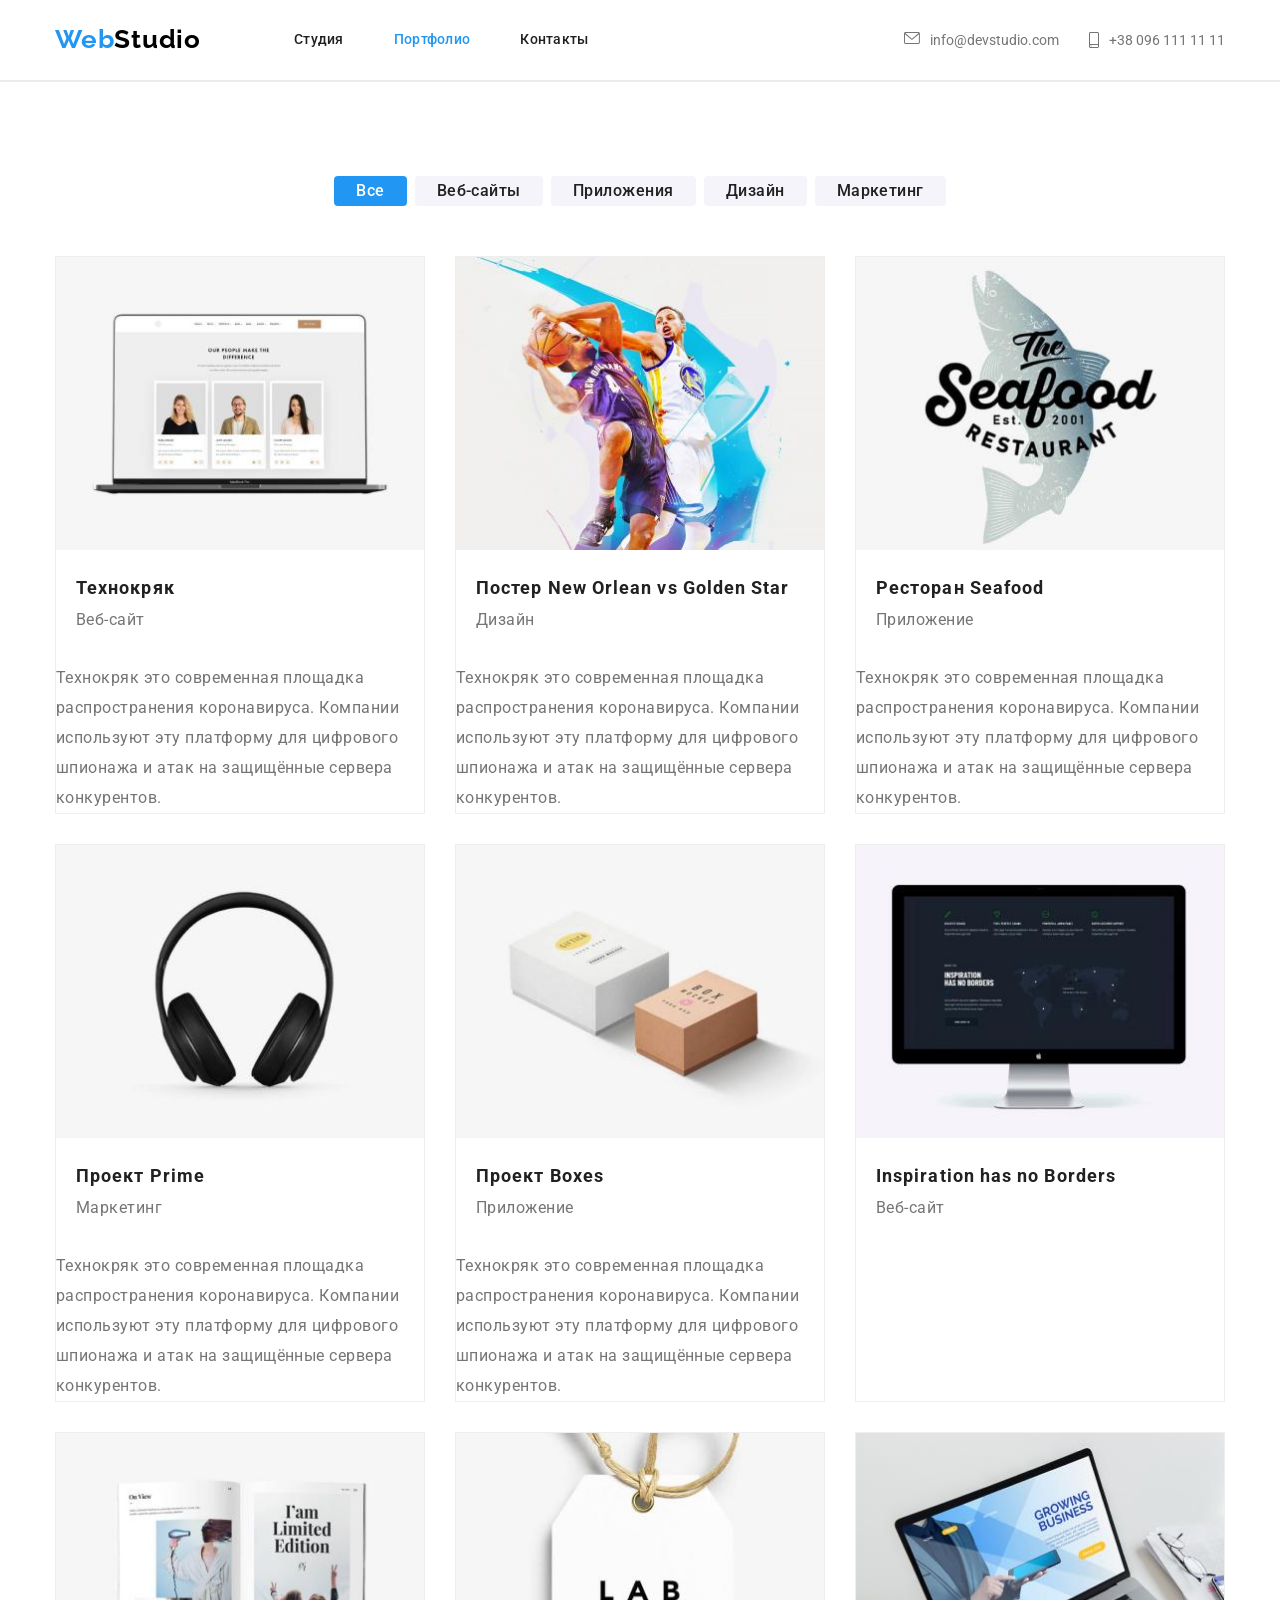
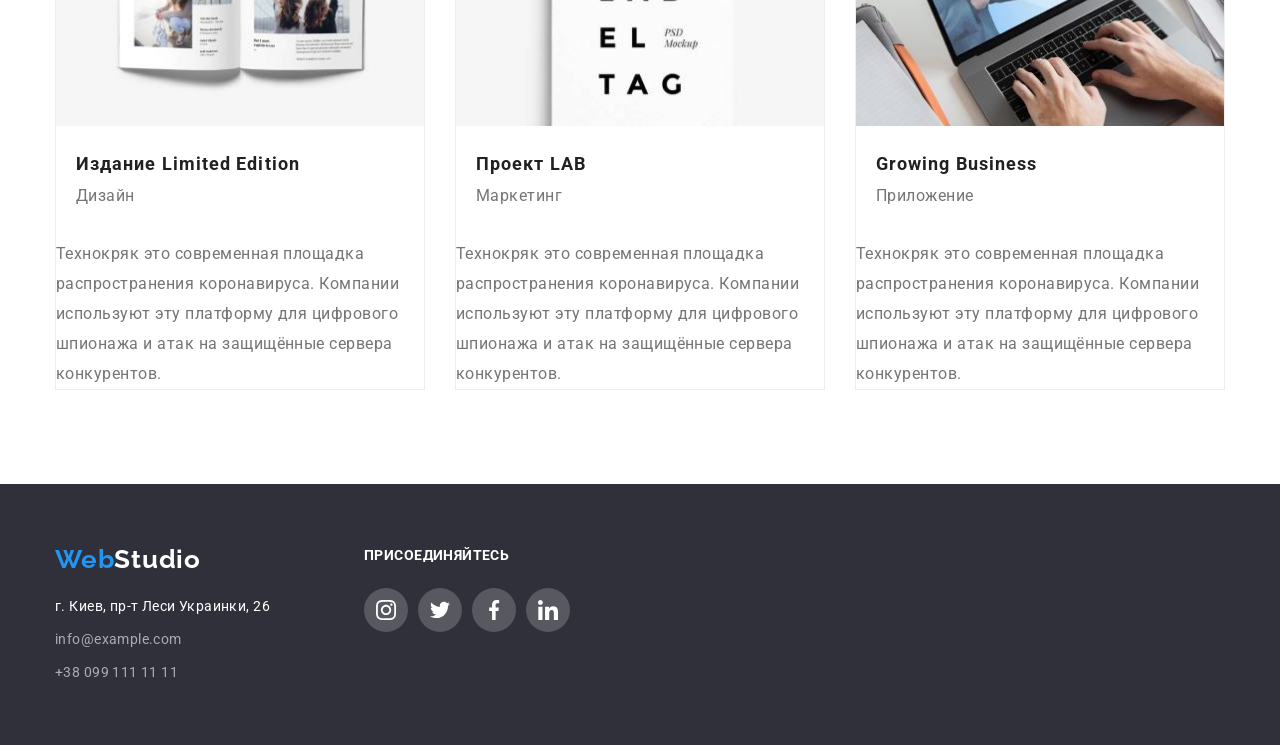
==== commit 559ada5a: "2103" ====
--- a/portfolio.html
+++ b/portfolio.html
@@ -83,6 +83,11 @@
                   <p>Веб-сайт</p>
                 </div></a
               >
+            <div class="direction-hover">
+                <p class="hover-text">Технокряк это современная площадка распространения 
+                коронавируса. Компании используют эту платформу для цифрового шпионажа 
+                и атак на защищённые сервера конкурентов.</p>
+            </div>
             </li>
             <li class="direction">
               <a href="#" class="direction-link">
@@ -97,6 +102,11 @@
                   <p>Дизайн</p>
                 </div>
               </a>
+            <div class="direction-hover">
+                <p class="hover-text">Технокряк это современная площадка распространения 
+                коронавируса. Компании используют эту платформу для цифрового шпионажа 
+                и атак на защищённые сервера конкурентов.</p>
+            </div>
             </li>
             <li class="direction">
               <a href="#" class="direction-link">
@@ -111,6 +121,11 @@
                   <p>Приложение</p>
                 </div>
               </a>
+            <div class="direction-hover">
+                <p class="hover-text">Технокряк это современная площадка распространения 
+                коронавируса. Компании используют эту платформу для цифрового шпионажа 
+                и атак на защищённые сервера конкурентов.</p>
+            </div>
             </li>
             <li class="direction">
               <a href="#" class="direction-link">
@@ -125,6 +140,11 @@
                   <p>Маркетинг</p>
                 </div>
               </a>
+            <div class="direction-hover">
+                <p class="hover-text">Технокряк это современная площадка распространения 
+                коронавируса. Компании используют эту платформу для цифрового шпионажа 
+                и атак на защищённые сервера конкурентов.</p>
+            </div>
             </li>
             <li class="direction">
               <a href="#" class="direction-link">
@@ -139,6 +159,11 @@
                   <p>Приложение</p>
                 </div>
               </a>
+            <div class="direction-hover">
+                <p class="hover-text">Технокряк это современная площадка распространения 
+                коронавируса. Компании используют эту платформу для цифрового шпионажа 
+                и атак на защищённые сервера конкурентов.</p>
+            </div>
             </li>
             <li class="direction">
               <a href="#" class="direction-link">
@@ -166,6 +191,11 @@
                   <p>Дизайн</p>
                 </div></a
               >
+            <div class="direction-hover">
+                <p class="hover-text">Технокряк это современная площадка распространения 
+                коронавируса. Компании используют эту платформу для цифрового шпионажа 
+                и атак на защищённые сервера конкурентов.</p>
+            </div>
             </li>
             <li class="direction">
               <a href="#" class="direction-link">
@@ -180,6 +210,11 @@
                   <p>Маркетинг</p>
                 </div></a
               >
+            <div class="direction-hover">
+                <p class="hover-text">Технокряк это современная площадка распространения 
+                коронавируса. Компании используют эту платформу для цифрового шпионажа 
+                и атак на защищённые сервера конкурентов.</p>
+            </div>
             </li>
             <li class="direction">
               <a href="#" class="direction-link">
@@ -194,6 +229,11 @@
                   <p>Приложение</p>
                 </div></a
               >
+            <div class="direction-hover">
+                <p class="hover-text">Технокряк это современная площадка распространения 
+                коронавируса. Компании используют эту платформу для цифрового шпионажа 
+                и атак на защищённые сервера конкурентов.</p>
+            </div>
             </li>
           </ul>
         </div>
@@ -255,5 +295,6 @@
         </div>
       </div>
     </footer>
+    <script src="./js/modal.js"></script>
   </body>
 </html>
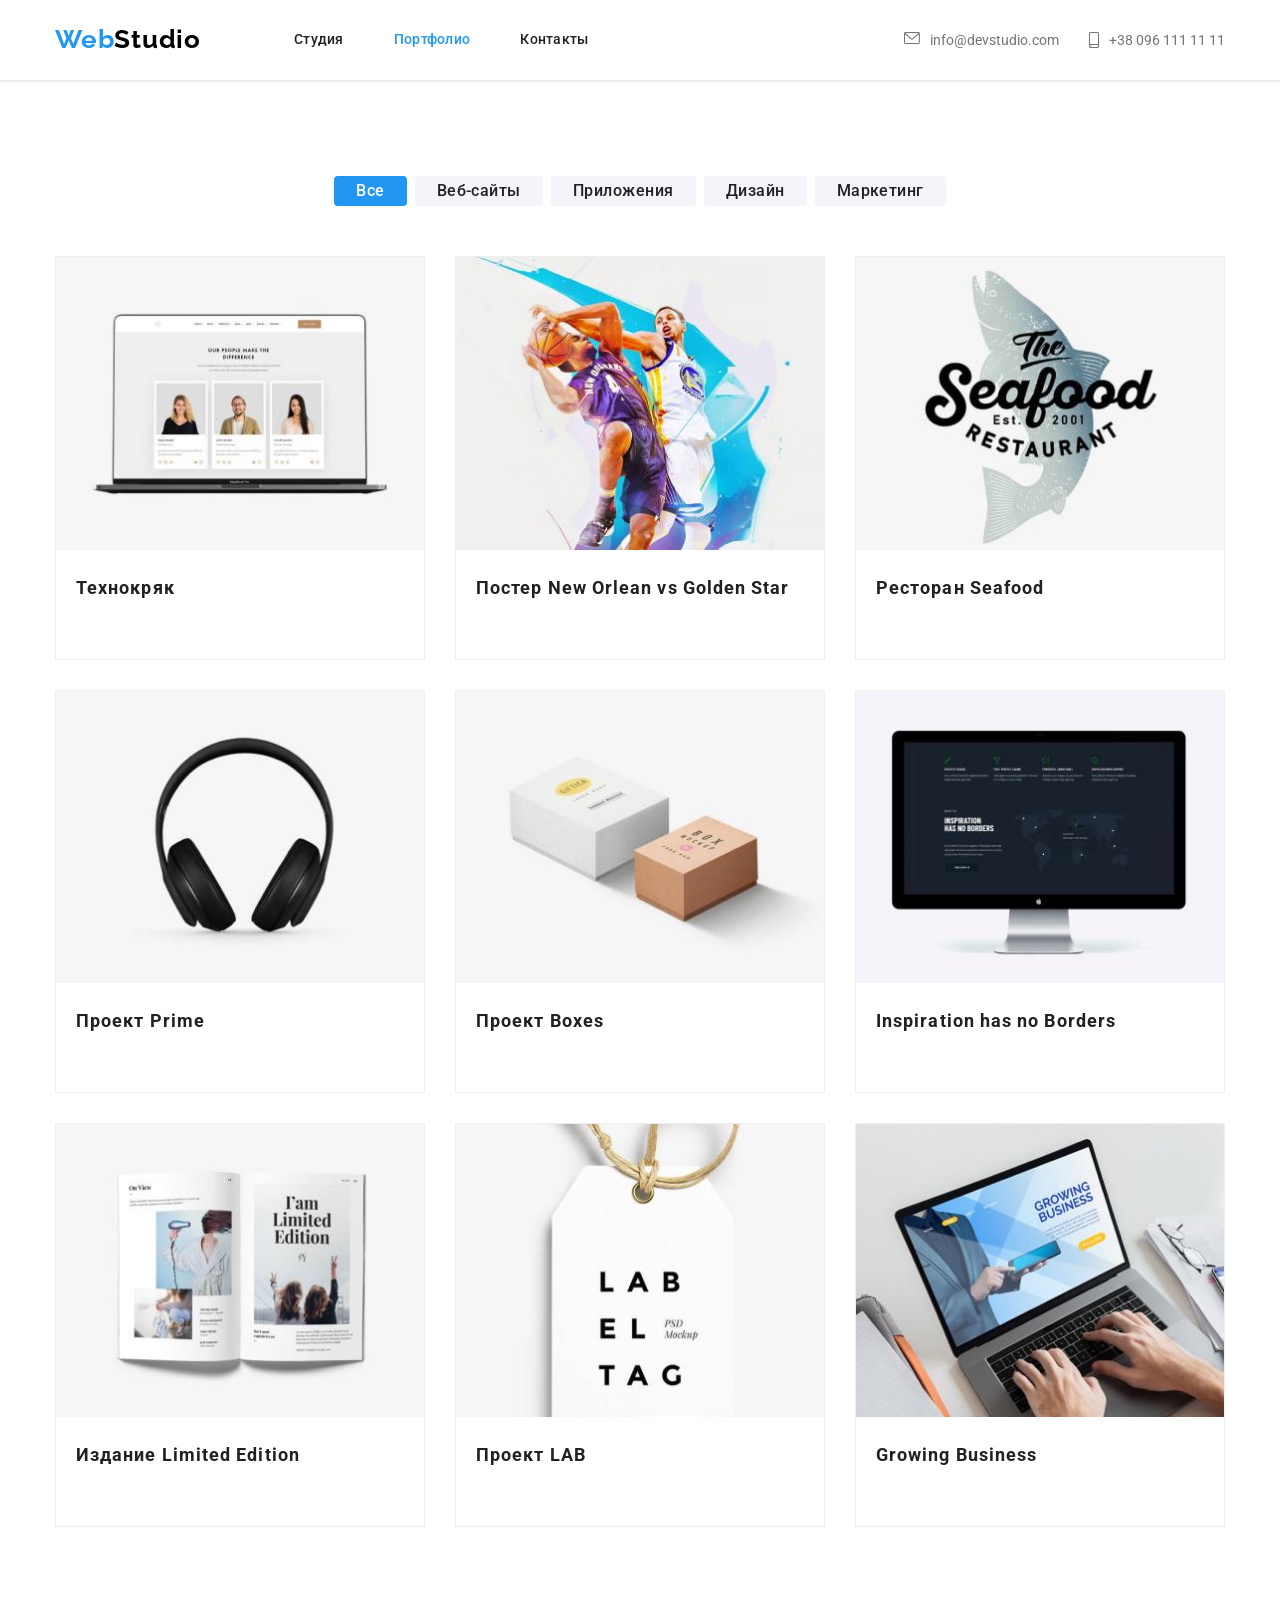
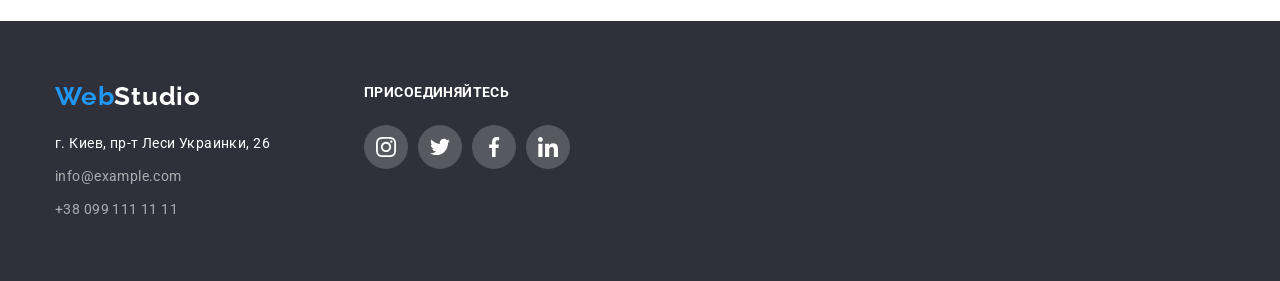
==== commit 2615d098: "2200" ====
--- a/portfolio.html
+++ b/portfolio.html
@@ -81,13 +81,15 @@
                 <div class="direction-name">
                   <h2 class="name-block">Технокряк</h2>
                   <p>Веб-сайт</p>
-                </div></a
-              >
-            <div class="direction-hover">
-                <p class="hover-text">Технокряк это современная площадка распространения 
-                коронавируса. Компании используют эту платформу для цифрового шпионажа 
-                и атак на защищённые сервера конкурентов.</p>
-            </div>
+                </div>
+              </a>
+              <div class="direction-hover">
+                <p class="hover-text">
+                  Технокряк это современная площадка распространения
+                  коронавируса. Компании используют эту платформу для цифрового
+                  шпионажа и атак на защищённые сервера конкурентов.
+                </p>
+              </div>
             </li>
             <li class="direction">
               <a href="#" class="direction-link">
@@ -102,11 +104,13 @@
                   <p>Дизайн</p>
                 </div>
               </a>
-            <div class="direction-hover">
-                <p class="hover-text">Технокряк это современная площадка распространения 
-                коронавируса. Компании используют эту платформу для цифрового шпионажа 
-                и атак на защищённые сервера конкурентов.</p>
-            </div>
+              <div class="direction-hover">
+                <p class="hover-text">
+                  Технокряк это современная площадка распространения
+                  коронавируса. Компании используют эту платформу для цифрового
+                  шпионажа и атак на защищённые сервера конкурентов.
+                </p>
+              </div>
             </li>
             <li class="direction">
               <a href="#" class="direction-link">
@@ -121,11 +125,13 @@
                   <p>Приложение</p>
                 </div>
               </a>
-            <div class="direction-hover">
-                <p class="hover-text">Технокряк это современная площадка распространения 
-                коронавируса. Компании используют эту платформу для цифрового шпионажа 
-                и атак на защищённые сервера конкурентов.</p>
-            </div>
+              <div class="direction-hover">
+                <p class="hover-text">
+                  Технокряк это современная площадка распространения
+                  коронавируса. Компании используют эту платформу для цифрового
+                  шпионажа и атак на защищённые сервера конкурентов.
+                </p>
+              </div>
             </li>
             <li class="direction">
               <a href="#" class="direction-link">
@@ -140,11 +146,13 @@
                   <p>Маркетинг</p>
                 </div>
               </a>
-            <div class="direction-hover">
-                <p class="hover-text">Технокряк это современная площадка распространения 
-                коронавируса. Компании используют эту платформу для цифрового шпионажа 
-                и атак на защищённые сервера конкурентов.</p>
-            </div>
+              <div class="direction-hover">
+                <p class="hover-text">
+                  Технокряк это современная площадка распространения
+                  коронавируса. Компании используют эту платформу для цифрового
+                  шпионажа и атак на защищённые сервера конкурентов.
+                </p>
+              </div>
             </li>
             <li class="direction">
               <a href="#" class="direction-link">
@@ -159,23 +167,33 @@
                   <p>Приложение</p>
                 </div>
               </a>
-            <div class="direction-hover">
-                <p class="hover-text">Технокряк это современная площадка распространения 
-                коронавируса. Компании используют эту платформу для цифрового шпионажа 
-                и атак на защищённые сервера конкурентов.</p>
-            </div>
-            </li>
-            <li class="direction">
-              <a href="#" class="direction-link">
-              <img
-                src="./img/img-5.jpg"
-                width="370"
-                height="294"
-                alt="Inspiration has no Borders"
-              />
-              <div class="direction-name">
-                <h2 class="name-block">Inspiration has no Borders</h2>
-                <p>Веб-сайт</p>
+              <div class="direction-hover">
+                <p class="hover-text">
+                  Технокряк это современная площадка распространения
+                  коронавируса. Компании используют эту платформу для цифрового
+                  шпионажа и атак на защищённые сервера конкурентов.
+                </p>
+              </div>
+            </li>
+            <li class="direction">
+              <a href="#" class="direction-link">
+                <img
+                  src="./img/img-5.jpg"
+                  width="370"
+                  height="294"
+                  alt="Inspiration has no Borders"
+                />
+                <div class="direction-name">
+                  <h2 class="name-block">Inspiration has no Borders</h2>
+                  <p>Веб-сайт</p>
+                </div>
+              </a>
+              <div class="direction-hover">
+                <p class="hover-text">
+                  Технокряк это современная площадка распространения
+                  коронавируса. Компании используют эту платформу для цифрового
+                  шпионажа и атак на защищённые сервера конкурентов.
+                </p>
               </div>
             </li>
             <li class="direction">
@@ -191,11 +209,13 @@
                   <p>Дизайн</p>
                 </div></a
               >
-            <div class="direction-hover">
-                <p class="hover-text">Технокряк это современная площадка распространения 
-                коронавируса. Компании используют эту платформу для цифрового шпионажа 
-                и атак на защищённые сервера конкурентов.</p>
-            </div>
+              <div class="direction-hover">
+                <p class="hover-text">
+                  Технокряк это современная площадка распространения
+                  коронавируса. Компании используют эту платформу для цифрового
+                  шпионажа и атак на защищённые сервера конкурентов.
+                </p>
+              </div>
             </li>
             <li class="direction">
               <a href="#" class="direction-link">
@@ -210,11 +230,13 @@
                   <p>Маркетинг</p>
                 </div></a
               >
-            <div class="direction-hover">
-                <p class="hover-text">Технокряк это современная площадка распространения 
-                коронавируса. Компании используют эту платформу для цифрового шпионажа 
-                и атак на защищённые сервера конкурентов.</p>
-            </div>
+              <div class="direction-hover">
+                <p class="hover-text">
+                  Технокряк это современная площадка распространения
+                  коронавируса. Компании используют эту платформу для цифрового
+                  шпионажа и атак на защищённые сервера конкурентов.
+                </p>
+              </div>
             </li>
             <li class="direction">
               <a href="#" class="direction-link">
@@ -229,11 +251,13 @@
                   <p>Приложение</p>
                 </div></a
               >
-            <div class="direction-hover">
-                <p class="hover-text">Технокряк это современная площадка распространения 
-                коронавируса. Компании используют эту платформу для цифрового шпионажа 
-                и атак на защищённые сервера конкурентов.</p>
-            </div>
+              <div class="direction-hover">
+                <p class="hover-text">
+                  Технокряк это современная площадка распространения
+                  коронавируса. Компании используют эту платформу для цифрового
+                  шпионажа и атак на защищённые сервера конкурентов.
+                </p>
+              </div>
             </li>
           </ul>
         </div>
--- a/css/styles.css
+++ b/css/styles.css
@@ -13,6 +13,8 @@
     --color-icon: #afb1b8;
     --color-social-icon: #afb1b8;
     --color-backgriund-link: rgba(255, 255, 255, 0.1);
+    --backgriund-color-wedo: rgba(47, 48, 58, 0.8);
+    --backgriund-color-hover: rgba(33, 150, 243, 0.9);
 }
 *,
 *::before,
@@ -188,6 +190,23 @@
     color: var(--header-text-color);
     margin-right: 10px;
     fill: var(--header-text-color);
+}
+
+.menu a::after {
+    content: "";
+    height: 3px;
+    color: var(--accent-text-color);
+    display: block;
+    margin-top: 33px;
+    opacity: 0;
+    background-color: var(--accent-text-color);
+}
+
+.menu a:hover::after,
+.menu a:focus::after {
+    /* position: absolute; */
+    position: relative;
+    opacity: 1;
 }
 
 .line {
@@ -369,6 +388,26 @@
     display: block;
 }
 
+.we-do-block {
+    display: block;
+    max-width: 100%;
+    height: 70px;
+    background: var(--backgriund-color-wedo);
+    position: relative;
+    bottom: 70px;
+    right: 0;
+}
+
+.block-text {
+    font-weight: 700;
+    font-size: 14px;
+    letter-spacing: 0.03em;
+    text-transform: uppercase;
+    color: var(--title-text-color);
+    line-height: 1.14;
+    transform: translate(25%, 150%);
+}
+
 /*                       Команда              */
 
 .team {
@@ -409,6 +448,30 @@
 .direction-name {
     padding: 24px 20px;
 }
+.direction-hover {
+    display: inline-block;
+    width: 370px;
+    height: 294px;
+    background-color: var(--backgriund-color-hover);
+    top: 258px;
+    position: absolute;
+    opacity: 0;
+}
+
+.direction-hover:hover,
+.direction-hover:focus,
+.direction-hover:active {
+    opacity: 3;
+}
+
+.direction-hover p {
+    padding: 24px 63px;
+    font-weight: 400;
+    font-size: 18px;
+    line-height: 1.56;
+    letter-spacing: 0.03em;
+    color: var(--);
+}
 
 .name-block {
     font-size: 18px;
@@ -420,7 +483,7 @@
 }
 
 .direction p {
-    color: var(--header-text-color);
+    color: var(--title-text-color);
     font-size: 16px;
     margin-top: 4px;
     letter-spacing: 0.03em;
